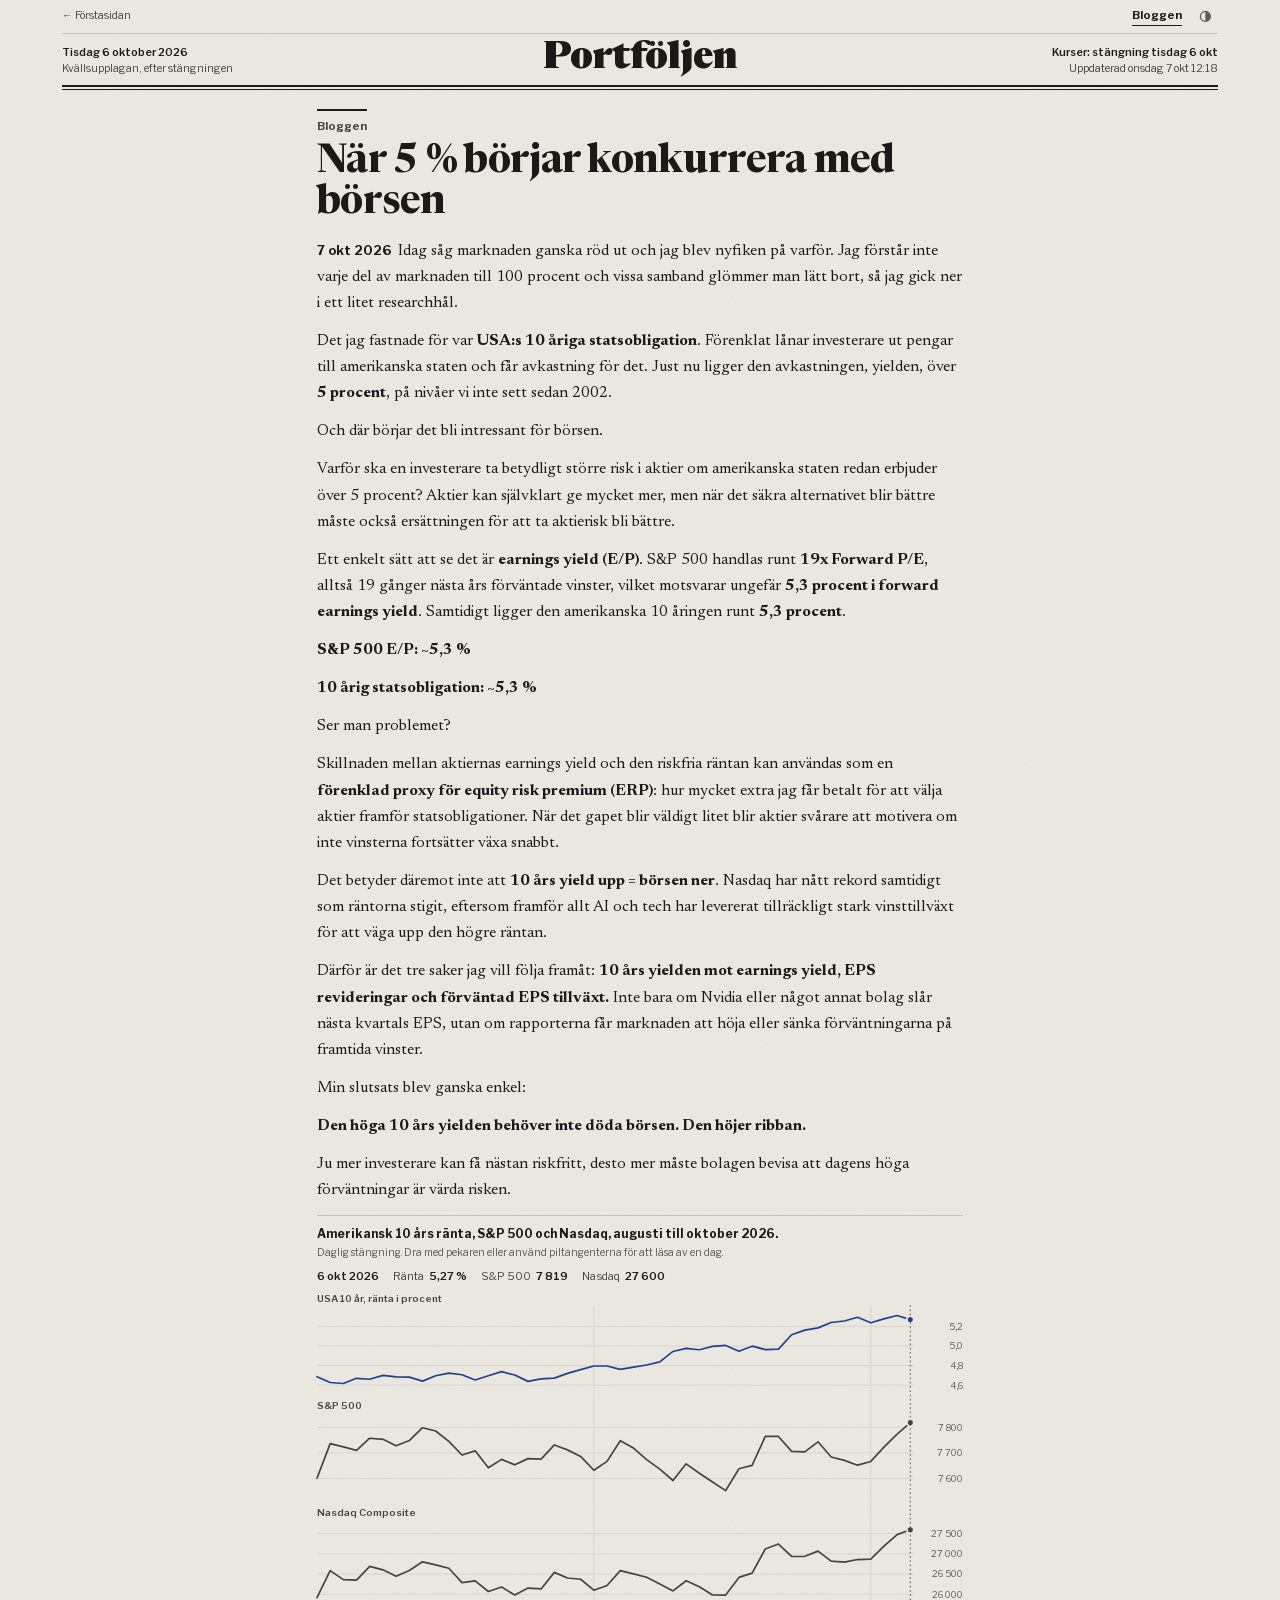
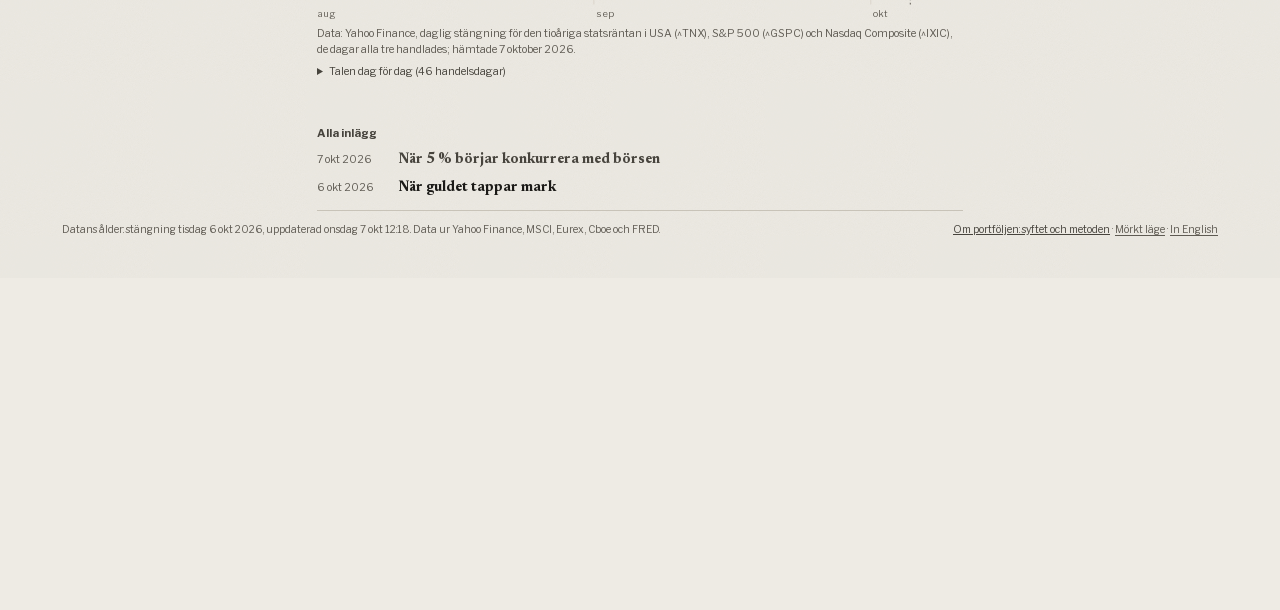
==== inlagg-nar-5-procent-konkurrerar-med-borsen.html @ 87b94c0c "Bloggen syns och går att hitta: egen sida per inlägg, ingen noindex, robots.txt och sitemap Bloggen " ====
<!doctype html>
<html lang="sv" data-upplaga="morgon" data-tema="ljus">
<head>
<meta charset="utf-8">
<meta http-equiv="Content-Security-Policy" content="default-src 'none'; script-src 'self' 'sha256-yNNZuoKzsgXsuVcPRx/MwLX3IZPMnF91Gwi0AlOd+pw='; style-src 'self' 'unsafe-inline'; font-src 'self'; img-src 'self' data:; base-uri 'none'; form-action 'none'; object-src 'none'">
<meta name="referrer" content="no-referrer">
<link rel="canonical" href="https://portfolj.nu/inlagg-nar-5-procent-konkurrerar-med-borsen.html">
<meta property="og:site_name" content="Portföljen">
<meta property="og:locale" content="sv_SE">
<meta property="og:type" content="article">
<meta property="og:url" content="https://portfolj.nu/inlagg-nar-5-procent-konkurrerar-med-borsen.html">
<meta property="og:title" content="När 5 % börjar konkurrera med börsen · Bloggen · Portföljen">
<meta property="og:description" content="Idag såg marknaden ganska röd ut och jag blev nyfiken på varför. Jag förstår inte varje del av marknaden till 100 procent och vissa samband glömmer man lätt …">
<meta property="article:published_time" content="2026-10-07">
<script type="application/ld+json">{"@context": "https://schema.org", "@type": "BlogPosting", "headline": "När 5 % börjar konkurrera med börsen", "description": "Idag såg marknaden ganska röd ut och jag blev nyfiken på varför. Jag förstår inte varje del av marknaden till 100 procent och vissa samband glömmer man lätt …", "inLanguage": "sv", "datePublished": "2026-10-07", "dateModified": "2026-10-07", "url": "https://portfolj.nu/inlagg-nar-5-procent-konkurrerar-med-borsen.html", "mainEntityOfPage": "https://portfolj.nu/inlagg-nar-5-procent-konkurrerar-med-borsen.html", "author": {"@type": "Organization", "name": "Portföljen", "url": "https://portfolj.nu/"}, "publisher": {"@type": "Organization", "name": "Portföljen", "url": "https://portfolj.nu/"}}</script>
<meta name="viewport" content="width=device-width, initial-scale=1">
<title>När 5 % börjar konkurrera med börsen · Bloggen · Portföljen</title>
<meta name="description" content="Idag såg marknaden ganska röd ut och jag blev nyfiken på varför. Jag förstår inte varje del av marknaden till 100 procent och vissa samband glömmer man lätt …">
<script>
/* Färgläget sätts före första målningen, så att mörkt läge inte blinkar vitt. Samma ordning som tidning.js.
   Sajten och konceptets publikläge: bara kvällsupplagan, ljust som förval, mörkt om ?tema=mork eller det sparade
   valet säger det. Konceptets egen vy: upplagan ur adressen, det sparade valet eller systemet, och ljuset följer den. */
(function () {
  var PUBLIK = true;  /* bygg-publik.py sätter true på sajten */
  var d = document.documentElement, q = null;
  try { q = new URLSearchParams(location.search); } catch (e) {}
  if (PUBLIK || (q && q.get('publik') === '1')) {
    var t = q && q.get('tema');
    if (t !== 'ljus' && t !== 'mork') { try { t = localStorage.getItem('portfoljen.v2.tema'); } catch (e) { t = null; } }
    d.setAttribute('data-upplaga', 'kvall');
    d.setAttribute('data-tema', t === 'mork' ? 'mork' : 'ljus');
    return;
  }
  var u = q && q.get('upplaga');
  if (u !== 'morgon' && u !== 'kvall') { try { u = localStorage.getItem('portfoljen.v2.upplaga'); } catch (e) { u = null; } }
  if (u !== 'morgon' && u !== 'kvall') { try { u = matchMedia('(prefers-color-scheme: dark)').matches ? 'kvall' : 'morgon'; } catch (e) { u = 'morgon'; } }
  d.setAttribute('data-upplaga', u);
  d.setAttribute('data-tema', u === 'kvall' ? 'mork' : 'ljus');
})();
</script>
<link rel="stylesheet" href="fonts/fonts.css">
<link rel="stylesheet" href="tidning.css">
<link rel="stylesheet" href="inlagg.css">
</head>
<body>
<div class="sheet">
  <div class="topbar"><span class="tag" id="tag"></span><div class="ctrls" id="ctrls"></div></div>
  <header class="masthead small" aria-label="Tidningshuvud">
    <div class="ear left" id="ear-left"></div>
    <p class="nameplate"><a href="index.html">Portföljen</a></p>
    <div class="ear right" id="ear-right"></div>
  </header>
  <div class="rules" aria-hidden="true"></div>
  <main id="inlaggen" data-id="nar-5-procent-konkurrerar-med-borsen" aria-label="Bloggen">
<article class="inlagg" id="nar-5-procent-konkurrerar-med-borsen" lang="sv">
<p class="inl-kick">Bloggen</p>
<h1>När 5 % börjar konkurrera med börsen</h1>
<div class="inl-text">
<p><b class="inl-datum"><time datetime="2026-10-07">7 okt 2026</time></b> Idag såg marknaden ganska röd ut och jag blev nyfiken på varför. Jag förstår inte varje del av marknaden till 100 procent och vissa samband glömmer man lätt bort, så jag gick ner i ett litet researchhål.</p>
<p>Det jag fastnade för var <strong>USA:s 10 åriga statsobligation</strong>. Förenklat lånar investerare ut pengar till amerikanska staten och får avkastning för det. Just nu ligger den avkastningen, yielden, över <strong>5 procent</strong>, på nivåer vi inte sett sedan 2002.</p>
<p>Och där börjar det bli intressant för börsen.</p>
<p>Varför ska en investerare ta betydligt större risk i aktier om amerikanska staten redan erbjuder över 5 procent? Aktier kan självklart ge mycket mer, men när det säkra alternativet blir bättre måste också ersättningen för att ta aktierisk bli bättre.</p>
<p>Ett enkelt sätt att se det är <strong>earnings yield (E/P)</strong>. S&amp;P 500 handlas runt <strong>19x Forward P/E</strong>, alltså 19 gånger nästa års förväntade vinster, vilket motsvarar ungefär <strong>5,3 procent i forward earnings yield</strong>. Samtidigt ligger den amerikanska 10 åringen runt <strong>5,3 procent</strong>.</p>
<p><strong>S&amp;P 500 E/P: ~5,3 %</strong></p>
<p><strong>10 årig statsobligation: ~5,3 %</strong></p>
<p>Ser man problemet?</p>
<p>Skillnaden mellan aktiernas earnings yield och den riskfria räntan kan användas som en <strong>förenklad proxy för equity risk premium (ERP)</strong>: hur mycket extra jag får betalt för att välja aktier framför statsobligationer. När det gapet blir väldigt litet blir aktier svårare att motivera om inte vinsterna fortsätter växa snabbt.</p>
<p>Det betyder däremot inte att <strong>10 års yield upp = börsen ner</strong>. Nasdaq har nått rekord samtidigt som räntorna stigit, eftersom framför allt AI och tech har levererat tillräckligt stark vinsttillväxt för att väga upp den högre räntan.</p>
<p>Därför är det tre saker jag vill följa framåt: <strong>10 års yielden mot earnings yield, EPS revideringar och förväntad EPS tillväxt.</strong> Inte bara om Nvidia eller något annat bolag slår nästa kvartals EPS, utan om rapporterna får marknaden att höja eller sänka förväntningarna på framtida vinster.</p>
<p>Min slutsats blev ganska enkel:</p>
<p><strong>Den höga 10 års yielden behöver inte döda börsen. Den höjer ribban.</strong></p>
<p>Ju mer investerare kan få nästan riskfritt, desto mer måste bolagen bevisa att dagens höga förväntningar är värda risken.</p>
</div>
</article>
</main>
  <footer class="foot" id="foot"></footer>
</div>
<script src="data.js"></script>
<script src="blogg.js"></script>
<script src="tidning.js"></script>
<script src="inlagg-data.js"></script>
<script src="inlagg.js"></script>
</body>
</html>
---- fonts/fonts.css ----
/* Libre Franklin och Newsreader, SIL Open Font License 1.1 (OFL-*.txt i den här mappen). Hämtade från Google Fonts 2026-10-07 och serverade härifrån. */
/* cyrillic-ext */
@font-face {
  font-family: 'Libre Franklin';
  font-style: normal;
  font-weight: 400;
  font-display: swap;
  src: url(e115aeedbaf3.woff2) format('woff2');
  unicode-range: U+0460-052F, U+1C80-1C8A, U+20B4, U+2DE0-2DFF, U+A640-A69F, U+FE2E-FE2F;
}
/* cyrillic */
@font-face {
  font-family: 'Libre Franklin';
  font-style: normal;
  font-weight: 400;
  font-display: swap;
  src: url(00a14b69e502.woff2) format('woff2');
  unicode-range: U+0301, U+0400-045F, U+0490-0491, U+04B0-04B1, U+2116;
}
/* vietnamese */
@font-face {
  font-family: 'Libre Franklin';
  font-style: normal;
  font-weight: 400;
  font-display: swap;
  src: url(d82ab5b18589.woff2) format('woff2');
  unicode-range: U+0102-0103, U+0110-0111, U+0128-0129, U+0168-0169, U+01A0-01A1, U+01AF-01B0, U+0300-0301, U+0303-0304, U+0308-0309, U+0323, U+0329, U+1EA0-1EF9, U+20AB;
}
/* latin-ext */
@font-face {
  font-family: 'Libre Franklin';
  font-style: normal;
  font-weight: 400;
  font-display: swap;
  src: url(3fa13b105a5e.woff2) format('woff2');
  unicode-range: U+0100-02BA, U+02BD-02C5, U+02C7-02CC, U+02CE-02D7, U+02DD-02FF, U+0304, U+0308, U+0329, U+1D00-1DBF, U+1E00-1E9F, U+1EF2-1EFF, U+2020, U+20A0-20AB, U+20AD-20C4, U+2113, U+2C60-2C7F, U+A720-A7FF;
}
/* latin */
@font-face {
  font-family: 'Libre Franklin';
  font-style: normal;
  font-weight: 400;
  font-display: swap;
  src: url(a582c3cf9b00.woff2) format('woff2');
  unicode-range: U+0000-00FF, U+0131, U+0152-0153, U+02BB-02BC, U+02C6, U+02DA, U+02DC, U+0304, U+0308, U+0329, U+2000-206F, U+20AC, U+2122, U+2191, U+2193, U+2212, U+2215, U+FEFF, U+FFFD;
}
/* cyrillic-ext */
@font-face {
  font-family: 'Libre Franklin';
  font-style: normal;
  font-weight: 500;
  font-display: swap;
  src: url(e115aeedbaf3.woff2) format('woff2');
  unicode-range: U+0460-052F, U+1C80-1C8A, U+20B4, U+2DE0-2DFF, U+A640-A69F, U+FE2E-FE2F;
}
/* cyrillic */
@font-face {
  font-family: 'Libre Franklin';
  font-style: normal;
  font-weight: 500;
  font-display: swap;
  src: url(00a14b69e502.woff2) format('woff2');
  unicode-range: U+0301, U+0400-045F, U+0490-0491, U+04B0-04B1, U+2116;
}
/* vietnamese */
@font-face {
  font-family: 'Libre Franklin';
  font-style: normal;
  font-weight: 500;
  font-display: swap;
  src: url(d82ab5b18589.woff2) format('woff2');
  unicode-range: U+0102-0103, U+0110-0111, U+0128-0129, U+0168-0169, U+01A0-01A1, U+01AF-01B0, U+0300-0301, U+0303-0304, U+0308-0309, U+0323, U+0329, U+1EA0-1EF9, U+20AB;
}
/* latin-ext */
@font-face {
  font-family: 'Libre Franklin';
  font-style: normal;
  font-weight: 500;
  font-display: swap;
  src: url(3fa13b105a5e.woff2) format('woff2');
  unicode-range: U+0100-02BA, U+02BD-02C5, U+02C7-02CC, U+02CE-02D7, U+02DD-02FF, U+0304, U+0308, U+0329, U+1D00-1DBF, U+1E00-1E9F, U+1EF2-1EFF, U+2020, U+20A0-20AB, U+20AD-20C4, U+2113, U+2C60-2C7F, U+A720-A7FF;
}
/* latin */
@font-face {
  font-family: 'Libre Franklin';
  font-style: normal;
  font-weight: 500;
  font-display: swap;
  src: url(a582c3cf9b00.woff2) format('woff2');
  unicode-range: U+0000-00FF, U+0131, U+0152-0153, U+02BB-02BC, U+02C6, U+02DA, U+02DC, U+0304, U+0308, U+0329, U+2000-206F, U+20AC, U+2122, U+2191, U+2193, U+2212, U+2215, U+FEFF, U+FFFD;
}
/* cyrillic-ext */
@font-face {
  font-family: 'Libre Franklin';
  font-style: normal;
  font-weight: 600;
  font-display: swap;
  src: url(e115aeedbaf3.woff2) format('woff2');
  unicode-range: U+0460-052F, U+1C80-1C8A, U+20B4, U+2DE0-2DFF, U+A640-A69F, U+FE2E-FE2F;
}
/* cyrillic */
@font-face {
  font-family: 'Libre Franklin';
  font-style: normal;
  font-weight: 600;
  font-display: swap;
  src: url(00a14b69e502.woff2) format('woff2');
  unicode-range: U+0301, U+0400-045F, U+0490-0491, U+04B0-04B1, U+2116;
}
/* vietnamese */
@font-face {
  font-family: 'Libre Franklin';
  font-style: normal;
  font-weight: 600;
  font-display: swap;
  src: url(d82ab5b18589.woff2) format('woff2');
  unicode-range: U+0102-0103, U+0110-0111, U+0128-0129, U+0168-0169, U+01A0-01A1, U+01AF-01B0, U+0300-0301, U+0303-0304, U+0308-0309, U+0323, U+0329, U+1EA0-1EF9, U+20AB;
}
/* latin-ext */
@font-face {
  font-family: 'Libre Franklin';
  font-style: normal;
  font-weight: 600;
  font-display: swap;
  src: url(3fa13b105a5e.woff2) format('woff2');
  unicode-range: U+0100-02BA, U+02BD-02C5, U+02C7-02CC, U+02CE-02D7, U+02DD-02FF, U+0304, U+0308, U+0329, U+1D00-1DBF, U+1E00-1E9F, U+1EF2-1EFF, U+2020, U+20A0-20AB, U+20AD-20C4, U+2113, U+2C60-2C7F, U+A720-A7FF;
}
/* latin */
@font-face {
  font-family: 'Libre Franklin';
  font-style: normal;
  font-weight: 600;
  font-display: swap;
  src: url(a582c3cf9b00.woff2) format('woff2');
  unicode-range: U+0000-00FF, U+0131, U+0152-0153, U+02BB-02BC, U+02C6, U+02DA, U+02DC, U+0304, U+0308, U+0329, U+2000-206F, U+20AC, U+2122, U+2191, U+2193, U+2212, U+2215, U+FEFF, U+FFFD;
}
/* cyrillic-ext */
@font-face {
  font-family: 'Libre Franklin';
  font-style: normal;
  font-weight: 700;
  font-display: swap;
  src: url(e115aeedbaf3.woff2) format('woff2');
  unicode-range: U+0460-052F, U+1C80-1C8A, U+20B4, U+2DE0-2DFF, U+A640-A69F, U+FE2E-FE2F;
}
/* cyrillic */
@font-face {
  font-family: 'Libre Franklin';
  font-style: normal;
  font-weight: 700;
  font-display: swap;
  src: url(00a14b69e502.woff2) format('woff2');
  unicode-range: U+0301, U+0400-045F, U+0490-0491, U+04B0-04B1, U+2116;
}
/* vietnamese */
@font-face {
  font-family: 'Libre Franklin';
  font-style: normal;
  font-weight: 700;
  font-display: swap;
  src: url(d82ab5b18589.woff2) format('woff2');
  unicode-range: U+0102-0103, U+0110-0111, U+0128-0129, U+0168-0169, U+01A0-01A1, U+01AF-01B0, U+0300-0301, U+0303-0304, U+0308-0309, U+0323, U+0329, U+1EA0-1EF9, U+20AB;
}
/* latin-ext */
@font-face {
  font-family: 'Libre Franklin';
  font-style: normal;
  font-weight: 700;
  font-display: swap;
  src: url(3fa13b105a5e.woff2) format('woff2');
  unicode-range: U+0100-02BA, U+02BD-02C5, U+02C7-02CC, U+02CE-02D7, U+02DD-02FF, U+0304, U+0308, U+0329, U+1D00-1DBF, U+1E00-1E9F, U+1EF2-1EFF, U+2020, U+20A0-20AB, U+20AD-20C4, U+2113, U+2C60-2C7F, U+A720-A7FF;
}
/* latin */
@font-face {
  font-family: 'Libre Franklin';
  font-style: normal;
  font-weight: 700;
  font-display: swap;
  src: url(a582c3cf9b00.woff2) format('woff2');
  unicode-range: U+0000-00FF, U+0131, U+0152-0153, U+02BB-02BC, U+02C6, U+02DA, U+02DC, U+0304, U+0308, U+0329, U+2000-206F, U+20AC, U+2122, U+2191, U+2193, U+2212, U+2215, U+FEFF, U+FFFD;
}
/* vietnamese */
@font-face {
  font-family: 'Newsreader';
  font-style: italic;
  font-weight: 300 800;
  font-display: swap;
  src: url(e2a654aa34dd.woff2) format('woff2');
  unicode-range: U+0102-0103, U+0110-0111, U+0128-0129, U+0168-0169, U+01A0-01A1, U+01AF-01B0, U+0300-0301, U+0303-0304, U+0308-0309, U+0323, U+0329, U+1EA0-1EF9, U+20AB;
}
/* latin-ext */
@font-face {
  font-family: 'Newsreader';
  font-style: italic;
  font-weight: 300 800;
  font-display: swap;
  src: url(0ea71c377afc.woff2) format('woff2');
  unicode-range: U+0100-02BA, U+02BD-02C5, U+02C7-02CC, U+02CE-02D7, U+02DD-02FF, U+0304, U+0308, U+0329, U+1D00-1DBF, U+1E00-1E9F, U+1EF2-1EFF, U+2020, U+20A0-20AB, U+20AD-20C4, U+2113, U+2C60-2C7F, U+A720-A7FF;
}
/* latin */
@font-face {
  font-family: 'Newsreader';
  font-style: italic;
  font-weight: 300 800;
  font-display: swap;
  src: url(c6ccfc698521.woff2) format('woff2');
  unicode-range: U+0000-00FF, U+0131, U+0152-0153, U+02BB-02BC, U+02C6, U+02DA, U+02DC, U+0304, U+0308, U+0329, U+2000-206F, U+20AC, U+2122, U+2191, U+2193, U+2212, U+2215, U+FEFF, U+FFFD;
}
/* vietnamese */
@font-face {
  font-family: 'Newsreader';
  font-style: normal;
  font-weight: 300 800;
  font-display: swap;
  src: url(2879c96c20cb.woff2) format('woff2');
  unicode-range: U+0102-0103, U+0110-0111, U+0128-0129, U+0168-0169, U+01A0-01A1, U+01AF-01B0, U+0300-0301, U+0303-0304, U+0308-0309, U+0323, U+0329, U+1EA0-1EF9, U+20AB;
}
/* latin-ext */
@font-face {
  font-family: 'Newsreader';
  font-style: normal;
  font-weight: 300 800;
  font-display: swap;
  src: url(997f74927d15.woff2) format('woff2');
  unicode-range: U+0100-02BA, U+02BD-02C5, U+02C7-02CC, U+02CE-02D7, U+02DD-02FF, U+0304, U+0308, U+0329, U+1D00-1DBF, U+1E00-1E9F, U+1EF2-1EFF, U+2020, U+20A0-20AB, U+20AD-20C4, U+2113, U+2C60-2C7F, U+A720-A7FF;
}
/* latin */
@font-face {
  font-family: 'Newsreader';
  font-style: normal;
  font-weight: 300 800;
  font-display: swap;
  src: url(4aa9bb70e8a9.woff2) format('woff2');
  unicode-range: U+0000-00FF, U+0131, U+0152-0153, U+02BB-02BC, U+02C6, U+02DA, U+02DC, U+0304, U+0308, U+0329, U+2000-206F, U+20AC, U+2122, U+2191, U+2193, U+2212, U+2215, U+FEFF, U+FFFD;
}
---- tidning.css ----
/* Portföljen v2: tidningen i två färglägen (data-tema på html).
   Ljust är papper, mörkt är natttryck. Samma raster, samma typsnitt och samma data; bara ljuset byts. Sajten har
   ljust som förval och mörkt bakom växeln Ljust/Mörkt (2026-10-05); konceptet byter ljus med upplagan.
   Färgerna i graferna har en uppgift var: röd = nivåerna, blå = målet, magenta = optionerna,
   grön och röd ljus = upp och ned (ihåliga och fyllda, så att formen bär skillnaden även utan färgseende).
   Paletterna är prövade med dataviz-skillens validator (alla par, ljus och mörk yta). */
:root{
  --serif:"Newsreader","Iowan Old Style",Georgia,serif;
  --sans:"Libre Franklin","Franklin Gothic Medium","Helvetica Neue",Arial,sans-serif;
  --gut:32px;--pad:40px;
  /* rastret (2026-10-06): varje flerspaltig del står på 12 lika kolumner utan mellanrum, så att alla lodräta linjer
     hamnar på samma tolftedelar av sidan; luften ligger som utfyllnad, lika mycket på båda sidor om varje linje */
  --luft:16px;
}
html[data-tema="ljus"]{
  color-scheme:light;
  --paper:#EEEBE4;--box:#E5E1D7;--ink:#1B1A17;--ink-2:#47443D;--ink-3:#5F5B53;
  --hair:#C8C3B8;--rule:#8C877C;--grid:#D8D3C8;
  --pos:#1A6A3B;--neg:#A3231D;
  --c-up:#1F7A45;--c-down:#A3231D;--c-regel:#A3231D;--c-mal:#2457C5;--c-opt:#A23A8F;--c-accent:#23408E;
  --c-sma52:#5E5A52;--c-sma252:#A9A397;--c-kanal:rgba(27,26,23,.065);--c-kanalkant:rgba(27,26,23,.34);
  --c-zon:rgba(27,26,23,.04);--c-wash:rgba(35,64,142,.11);--c-wash-neg:rgba(163,35,29,.10);
  --c-opt-ut:rgba(162,58,143,.10);--c-opt-in:rgba(162,58,143,.24);
  --grain:url("data:image/svg+xml;utf8,<svg xmlns='http://www.w3.org/2000/svg' width='180' height='180'><filter id='n'><feTurbulence type='fractalNoise' baseFrequency='.85' numOctaves='3' stitchTiles='stitch'/><feColorMatrix values='0 0 0 0 .10  0 0 0 0 .09  0 0 0 0 .07  0 0 0 .055 0'/></filter><rect width='100%25' height='100%25' filter='url(%23n)'/></svg>");
}
html[data-tema="mork"]{
  color-scheme:dark;
  --paper:#131A21;--box:#1A222B;--ink:#ECE7DE;--ink-2:#C4BEB3;--ink-3:#9C978E;
  --hair:#2A343E;--rule:#5A6570;--grid:#222C36;
  --pos:#6CCB8F;--neg:#F07167;
  --c-up:#3FA968;--c-down:#E8603C;--c-regel:#E8603C;--c-mal:#5B8DEF;--c-opt:#C964B4;--c-accent:#9DB4FF;
  --c-sma52:#BDB7AC;--c-sma252:#6F7A85;--c-kanal:rgba(236,231,222,.055);--c-kanalkant:rgba(236,231,222,.30);
  --c-zon:rgba(236,231,222,.035);--c-wash:rgba(157,180,255,.13);--c-wash-neg:rgba(240,113,103,.12);
  --c-opt-ut:rgba(201,100,180,.12);--c-opt-in:rgba(201,100,180,.28);
  --grain:url("data:image/svg+xml;utf8,<svg xmlns='http://www.w3.org/2000/svg' width='180' height='180'><filter id='n'><feTurbulence type='fractalNoise' baseFrequency='.9' numOctaves='3' stitchTiles='stitch'/><feColorMatrix values='0 0 0 0 .93  0 0 0 0 .91  0 0 0 0 .87  0 0 0 .035 0'/></filter><rect width='100%25' height='100%25' filter='url(%23n)'/></svg>");
}
*{box-sizing:border-box}
/* webbläsaren ger figure 1em marginal över och under (17 px); sidan satte bara sidomarginalerna till noll, så graferna
   fick 17 px luft som ingen hade valt: under huvud- och högerspalten och runt positionens graf (mätt 2026-10-06) */
figure{margin:0}
html{-webkit-text-size-adjust:100%;background:var(--paper)}
body{margin:0;color:var(--ink);background-color:var(--paper);background-image:var(--grain);
  font-family:var(--serif);font-optical-sizing:auto;font-size:17px;line-height:1.55;
  text-rendering:optimizeLegibility;font-kerning:normal;transition:background-color .35s ease,color .35s ease}
a{color:inherit}
:focus-visible{outline:2px solid var(--ink);outline-offset:3px}
.num{font-variant-numeric:tabular-nums lining-nums}
.sheet{max-width:1440px;margin:0 auto;padding:0 var(--pad) 48px}
.pos{color:var(--pos)} .neg{color:var(--neg)} .flat{color:var(--ink-2)}
.hans{font-style:italic}
.muted{color:var(--ink-3)}
.sans{font-family:var(--sans)}

/* ---------- toppraden: upplaga, språk, publik ---------- */
.topbar{display:flex;align-items:center;gap:16px;min-height:40px;border-bottom:1px solid var(--hair);font-family:var(--sans);font-size:12.5px;color:var(--ink-2)}
.topbar .tag{margin-right:auto;min-width:0}
.topbar .tag a{text-decoration:none}
.topbar .tag a:hover{text-decoration:underline}
.ctrls{display:flex;align-items:center;gap:12px;flex-wrap:wrap;justify-content:flex-end}
.seg{display:inline-flex;border:1px solid var(--rule);border-radius:3px;overflow:hidden}
.seg button,.solo{all:unset;box-sizing:border-box;cursor:pointer;font-family:var(--sans);font-size:12px;font-weight:600;line-height:1;padding:6px 10px;color:var(--ink-2);white-space:nowrap}
.seg button+button{border-left:1px solid var(--rule)}
.seg button[aria-pressed="true"]{background:var(--ink);color:var(--paper)}
.seg button:hover:not([aria-pressed="true"]),.solo:hover{color:var(--ink);background:var(--box)}
.seg button:focus-visible,.solo:focus-visible{outline:2px solid var(--ink);outline-offset:2px}
.solo{border:1px solid var(--rule);border-radius:3px;display:inline-flex;align-items:center;gap:7px}
.solo i{width:9px;height:9px;border-radius:50%;border:1.5px solid currentColor}
.solo[aria-pressed="true"]{background:var(--ink);color:var(--paper)}
.solo[aria-pressed="true"] i{background:currentColor}

/* ---------- tidningshuvudet ---------- */
.masthead{display:grid;grid-template-columns:1fr auto 1fr;align-items:end;gap:var(--gut);padding:14px 0 6px}
.ear{font-family:var(--sans);font-size:12.5px;line-height:1.5;color:var(--ink-2)}
.ear.right{text-align:right}
.ear strong{color:var(--ink);font-weight:600}
.nameplate{font-family:var(--serif);font-weight:800;font-size:64px;line-height:.92;letter-spacing:-.025em;margin:0;font-variation-settings:"opsz" 72;text-align:center}
.nameplate a{text-decoration:none}
.rules{border-top:3px solid var(--ink);border-bottom:1px solid var(--ink);height:6px;margin-top:4px}

/* ---------- remsan ---------- */
.strip{display:grid;grid-template-columns:repeat(6,minmax(0,1fr));border-bottom:1px solid var(--ink)}
.cell{padding:7px var(--luft) 8px;border-left:1px solid var(--hair);min-width:0}
.cell:first-child{border-left:0;padding-left:0}
.cell:last-child{padding-right:0}
.cell .lab{font-family:var(--sans);font-size:12px;color:var(--ink-3);display:block}
.cell .val{font-family:var(--serif);font-size:23px;font-weight:600;line-height:1.15;display:block;letter-spacing:-.005em}
.cell:first-child .val{font-size:29px;line-height:1.05}
.cell .sub{font-family:var(--sans);font-size:11.5px;color:var(--ink-3);display:block;margin-top:1px}

/* ---------- förstasidan: huvudspalt och högerspalt ---------- */
.front{display:grid;grid-template-columns:repeat(12,minmax(0,1fr));border-bottom:1px solid var(--ink)}
.lead{grid-column:1 / span 8;min-width:0;padding:14px var(--luft) 0 0}
.rail{grid-column:9 / span 4;min-width:0;border-left:1px solid var(--hair);padding:14px 0 0 var(--luft)}
.lead h1{font-family:var(--serif);font-weight:700;font-size:44px;line-height:1.04;letter-spacing:-.018em;margin:0 0 12px;font-variation-settings:"opsz" 72;text-wrap:balance}
.lede{font-size:19px;line-height:1.52;margin:0;max-width:68ch;font-variation-settings:"opsz" 14;text-wrap:pretty}
.byline{font-family:var(--sans);font-size:12px;color:var(--ink-3);margin-top:9px}
.graphic{border-top:1px solid var(--hair);margin-top:14px;padding:10px 0 12px}
.ghead{display:flex;justify-content:space-between;align-items:baseline;gap:6px 16px;flex-wrap:wrap}
.ghead h2{font-family:var(--sans);font-weight:600;font-size:14px;margin:0}
.gsub{font-family:var(--sans);font-size:12px;color:var(--ink-3);margin:2px 0 4px}
.rail .graphic:first-child{border-top:0;margin-top:0;padding-top:0}
/* högerspalten slutar på samma linje som huvudspalten: mätaren står överst, staplarna står mot spaltens fot och luften
   hamnar mellan dem (förut 117–182 px tomt under staplarna, mätt 2026-10-06); minst 14 px mellan modulerna */
.rail{display:flex;flex-direction:column}
.rail .graphic:first-child{margin-bottom:14px}
.rail .graphic + .graphic{margin-top:auto}
/* 2026-10-07, ägarens ord: "webbsidan känns lite inzoomad, kan vi zooma ut typ 10-15%", så att första skärmen når ned
   till Talen bakom kurvan och linjen under raden. I Chrome 1512 × 771 stod linjen 891 px ned; 0,85 lägger den på 757.
   Bara breda skärmar: surfplatta och mobil behåller storleken. Muspositionerna räknas som andelar av getBoundingClientRect
   och följer med zoomen; räkneverket i wow.js delar med currentCSSZoom. Luften i högerspalten (104 px under mätarens
   förklaring, skärmbilden 13:38; delad lika syntes den fortfarande 13:56) fylls av mätaren och staplarna: mätarens
   yta växer med spaltens lediga höjd och ritningen (264 × 180 enheter, cx och cy oförändrade för wow.js) skalas upp
   högst 1,2 gånger, eftersom linjer och text växer med ritningen (1,5 gånger såg klumpig ut), och staplarnas rader
   får 13 px emellan. Det som blir över står jämnt över och under mätaren; höjden följer dagens rubrik och ingress. */
@media (min-width:1181px){
  html{zoom:.85}
  .rail .graphic:first-child{flex:1 0 auto;display:flex;flex-direction:column}
  .rail .graphic:first-child .chartwrap{flex:1 1 auto;min-height:180px}
  .rail .graphic:first-child .chartwrap svg{position:absolute;inset:0;margin:auto;width:100%;height:100%;max-width:317px;max-height:216px}
  .rail .bars{gap:13px}
}
.chartwrap{position:relative}
.chartwrap svg{display:block;width:100%;overflow:visible}
.chartwrap:focus-within{outline:2px solid var(--ink);outline-offset:4px}
.keys{display:flex;flex-wrap:wrap;gap:4px 16px;font-family:var(--sans);font-size:12px;color:var(--ink-2);margin:4px 0 0}
.keys span{display:inline-flex;align-items:center;gap:6px;white-space:nowrap}
.keys b{font-family:var(--serif);font-weight:600;font-size:14px;color:var(--ink);font-variant-numeric:tabular-nums}
.gauge-note{font-family:var(--sans);font-size:12px;color:var(--ink-3);margin:6px 0 0;line-height:1.45}

/* staplarna per position */
.bars{display:grid;gap:6px;margin-top:8px}
.barrow{display:grid;grid-template-columns:7.6em minmax(0,1fr) 5.6em;align-items:center;gap:10px;font-family:var(--sans);font-size:13px}
.barrow .v{text-align:right;font-family:var(--serif);font-weight:600;font-size:15px;font-variant-numeric:tabular-nums;white-space:nowrap}
.barrow svg{display:block;width:100%;height:14px;overflow:visible}

/* ---------- puffar ---------- */
.desk{display:grid;grid-template-columns:repeat(5,minmax(0,1fr));border-bottom:1px solid var(--ink)}
.story{position:relative;padding:12px var(--luft) 12px;border-left:1px solid var(--hair);min-width:0}
.story:first-child{border-left:0;padding-left:0}
.story:last-child{padding-right:0}
/* puffens sex delar (namn, innehav, rubrik med text, graf, fot, fakta) står på samma rader i alla puffar i en rad:
   rubrikerna börjar på samma linje och graferna och fötterna står på samma linje, hur lång texten än är */
@supports (grid-template-rows:subgrid){
  .story{display:grid;grid-row:span 6;grid-template-rows:subgrid;row-gap:0}
}
.kicker{font-family:var(--sans);font-size:12.5px;font-weight:600;margin:0}
.held{font-family:var(--sans);font-size:11.5px;color:var(--ink-3);margin:1px 0 6px;line-height:1.35}
.story h3{font-family:var(--serif);font-weight:700;font-size:21px;line-height:1.12;margin:0 0 6px;letter-spacing:-.008em;font-variation-settings:"opsz" 36;text-wrap:balance}
.story h3 a{text-decoration:none}
.story h3 a::after{content:"";position:absolute;inset:0}
.story:hover h3 a{text-decoration:underline;text-decoration-thickness:1px;text-underline-offset:3px}
.quote{font-style:italic;font-size:15px;line-height:1.38;color:var(--ink-2);margin:0 0 6px;display:-webkit-box;-webkit-line-clamp:2;-webkit-box-orient:vertical;overflow:hidden}
.spark{display:block;width:100%;height:32px}
.st{white-space:nowrap;font-family:var(--sans);font-size:12px}
.st .sym{font-size:10.5px;margin-right:4px;position:relative;top:-1px}
.st.ok .sym{color:var(--pos)} .st.bad .sym{color:var(--neg)}
.storyfoot{display:flex;justify-content:space-between;gap:8px;font-family:var(--sans);font-size:11.5px;color:var(--ink-3);margin-top:4px}
.facts{display:none;grid-template-columns:5em 1fr;gap:3px 8px;margin:8px 0 0;font-size:14.5px;line-height:1.35}
.facts dt{font-family:var(--sans);font-size:11.5px;color:var(--ink-3);padding-top:2px}
.facts dd{margin:0;min-width:0}
.sub2{color:var(--ink-3);font-size:12.5px;font-family:var(--sans)}

/* ---------- i korthet, kalendern, marknaderna ---------- */
/* huvudspalt och sidospalt som förstasidan ovanför (8 + 4): I korthet och Kalendern under varandra till vänster,
   Marknaderna till höger, och linjen mellan dem står i samma lodlinje som högerspaltens. Förut tre spalter där
   I korthet slutade 216 px före raden (mätt 2026-10-06); mätt med dagens innehåll slutar spalterna nu
   inom 14 px från varandra, och högst 48 px isär med en kalenderrad mer eller mindre. Samma rubriknivå i alla tre. */
.lower{display:grid;grid-template-columns:repeat(12,minmax(0,1fr));grid-template-rows:auto 1fr;border-bottom:1px solid var(--ink)}
.lower > section{min-width:0;padding:12px var(--luft) 14px}
.lower > .brief{grid-column:1 / span 8;grid-row:1;padding-left:0;padding-bottom:0}
.lower > .calendar{grid-column:1 / span 8;grid-row:2;padding-left:0;padding-top:20px}
.lower > .markets{grid-column:9 / span 4;grid-row:1 / span 2;border-left:1px solid var(--hair);padding-right:0}
.brief .lines{columns:2;column-gap:var(--gut)}
.brief .lines p{break-inside:avoid}
.lower .markets table.t td{padding:6px 0}
/* listornas sista rad har redan 6 px luft under sig; sektionens egen utfyllnad gav 26 px till linjen mot 15–16 px i
   remsan, förstasidan och puffarna (optiskt mätt 2026-10-06) */
.lower > .calendar,.lower > .markets{padding-bottom:4px}
.lower h2{font-family:var(--serif);font-weight:700;font-size:22px;margin:0 0 8px;font-variation-settings:"opsz" 36}
.brief .lines p{margin:0 0 6px;font-size:17px;line-height:1.5}
.brief .lines p:last-child{margin-bottom:0}
.callist{list-style:none;margin:0;padding:0}
.callist li{display:grid;grid-template-columns:4.4em 1fr;gap:10px;border-bottom:1px solid var(--hair);padding:6px 0;font-size:15px;line-height:1.4}
/* listans sista rad har ingen egen linje: sektionens linje en bit under blev annars en dubbellinje */
.callist li:last-child,.lower table.t tr:last-child td{border-bottom:0}
.callist time{font-variant-numeric:tabular-nums lining-nums;font-weight:700}
table.t{width:100%;border-collapse:collapse;font-size:14.5px;font-variant-numeric:tabular-nums lining-nums}
table.t th{font-family:var(--sans);font-weight:600;font-size:11.5px;color:var(--ink-3);text-align:right;border-bottom:1px solid var(--ink);padding:3px 0 4px}
table.t th:first-child,table.t td:first-child{text-align:left}
table.t td{border-bottom:1px solid var(--hair);padding:4px 0;text-align:right}
table.t td+td,table.t th+th{padding-left:10px}

/* ---------- börslistan ---------- */
.listwrap{border-bottom:3px solid var(--ink);padding-bottom:8px}
.listhead{display:flex;justify-content:space-between;align-items:baseline;gap:8px 24px;padding:9px 0 2px}
.listhead h2{font-family:var(--serif);font-size:22px;font-weight:700;margin:0;font-variation-settings:"opsz" 36}
.listhead p{font-family:var(--sans);font-size:11.5px;color:var(--ink-3);margin:0;text-align:right;max-width:110ch}
table.list{width:100%;border-collapse:collapse;font-size:14.5px;line-height:1.25}
table.list th{font-family:var(--sans);font-weight:600;font-size:11.5px;color:var(--ink-3);text-align:right;padding:5px 0 5px 10px;border-bottom:1px solid var(--ink);vertical-align:bottom;white-space:nowrap}
table.list td{padding:5px 0 5px 10px;border-bottom:1px solid var(--hair);text-align:right;vertical-align:top;font-variant-numeric:tabular-nums lining-nums;white-space:nowrap}
table.list tr:last-child td{border-bottom:0}
table.list th:first-child,table.list td:first-child{text-align:left;padding-left:0}
table.list .l{text-align:left}
table.list .s{display:block;font-family:var(--sans);font-size:11px;color:var(--ink-3);line-height:1.3;margin-top:1px}
table.list td.wrap{white-space:normal;max-width:16em}
table.list .nm{font-weight:600}
table.list .nm a{text-decoration:none}
table.list .nm a:hover{text-decoration:underline}

/* ---------- sidfot ---------- */
.foot{display:flex;flex-wrap:wrap;justify-content:space-between;gap:8px 24px;padding:12px 0 0;font-family:var(--sans);font-size:12px;color:var(--ink-3)}
.foot a{color:var(--ink-2)}

/* ---------- verktygstips ---------- */
.tip{position:absolute;pointer-events:none;background:var(--paper);border:1px solid var(--ink);padding:7px 10px;font-family:var(--sans);font-size:12px;line-height:1.5;color:var(--ink-2);white-space:nowrap;opacity:0;transition:opacity .12s;z-index:5;box-shadow:2px 2px 0 var(--c-kanal)}
.tip.on{opacity:1}
.tip .d{color:var(--ink);font-weight:600;margin-bottom:2px}
.tip b{font-family:var(--serif);font-size:14px;font-weight:600;color:var(--ink);font-variant-numeric:tabular-nums}
.tip .k{display:inline-block;width:12px;height:0;border-top:2px solid;vertical-align:middle;margin-right:6px}
details.numbers{margin-top:8px;font-family:var(--sans);font-size:12.5px}
details.numbers summary{cursor:pointer;color:var(--ink-2)}
details.numbers table{margin-top:8px;max-width:760px}

/* ---------- positionssidan ---------- */
.posnav{display:flex;gap:0;border-bottom:1px solid var(--ink);overflow-x:auto;scrollbar-width:none}
.posnav::-webkit-scrollbar{display:none}
.posnav a{display:flex;flex-direction:column;gap:1px;padding:9px 0 8px;margin-right:36px;text-decoration:none;font-family:var(--sans);font-size:12px;color:var(--ink-3);border-bottom:3px solid transparent;white-space:nowrap}
.posnav a:last-child{margin-right:0}
.posnav a b{font-family:var(--serif);font-size:17px;font-weight:600;color:var(--ink-2)}
.posnav a[aria-current="page"]{border-bottom-color:var(--ink)}
.posnav a[aria-current="page"] b{color:var(--ink)}
.posnav a:hover b{color:var(--ink)}
.article{display:grid;grid-template-columns:repeat(12,minmax(0,1fr))}
.ahead{grid-column:1 / span 9;padding:18px 0 10px;min-width:0}
.ahead .kick{font-family:var(--sans);font-size:13px;font-weight:600;margin:0 0 6px}
.ahead .kick span{font-weight:400;color:var(--ink-3)}
.ahead h1{font-family:var(--serif);font-weight:700;font-size:46px;line-height:1.04;letter-spacing:-.018em;margin:0 0 10px;font-variation-settings:"opsz" 72;text-wrap:balance}
.dek{font-size:20px;line-height:1.5;margin:0;color:var(--ink-2);max-width:66ch}
/* siffrorna slutar i sektionslinjen (svart) i stället för en egen tunn linje 11 px ovanför den */
.figs{grid-column:1 / -1;display:grid;grid-template-columns:repeat(6,minmax(0,1fr));border-top:1px solid var(--hair);border-bottom:1px solid var(--ink);margin-top:6px}
.figs > div{padding:7px var(--luft) 8px;border-left:1px solid var(--hair);min-width:0}
.figs > div:first-child{border-left:0;padding-left:0}
.figs > div:last-child{padding-right:0}
.figs .lab{font-family:var(--sans);font-size:12px;color:var(--ink-3);display:block}
.figs .val{font-size:21px;font-weight:600;line-height:1.2;display:block}
.figs .sub{font-family:var(--sans);font-size:11.5px;color:var(--ink-3);display:block}
.bigchart{grid-column:1 / -1;padding:12px 0 6px}
.legend{display:flex;flex-wrap:wrap;gap:6px 18px;font-family:var(--sans);font-size:12px;color:var(--ink-2);margin:0 0 6px}
.legend span{display:inline-flex;align-items:center;gap:6px;white-space:nowrap}
.legend svg{flex:none;overflow:visible}
.caption{font-size:15.5px;line-height:1.5;color:var(--ink-2);margin:8px 0 0;max-width:100ch}
.caption b{color:var(--ink)}
.twocol{grid-column:1 / -1;display:grid;grid-template-columns:repeat(12,minmax(0,1fr));padding-top:14px}
.yours{grid-column:1 / span 6;min-width:0;padding-right:var(--luft)}
.check{grid-column:7 / span 6;border-left:1px solid var(--hair);padding-left:var(--luft);min-width:0}
.yours h2,.check h2,.plan h2,.optbox h2{font-family:var(--sans);font-size:13px;font-weight:700;margin:0 0 9px}
.yours dl{margin:0;display:grid;grid-template-columns:9em 1fr;gap:7px 12px}
.yours dt{font-family:var(--sans);font-size:12px;color:var(--ink-3);padding-top:3px}
.yours dd{margin:0;font-style:italic;font-size:16px;line-height:1.42}
.yours dd .plain{font-style:normal}
.yours dd .empty{font-style:normal;color:var(--ink-3)}
.check ol{list-style:none;margin:0;padding:0;display:grid;gap:10px}
.check li{display:grid;grid-template-columns:8.8em 1fr;gap:12px;font-size:15.5px;line-height:1.45}
.verdict{font-family:var(--sans);font-size:12px;font-weight:700;padding-top:3px}
.verdict.ok{color:var(--pos)} .verdict.na{color:var(--ink-3)} .verdict.bad{color:var(--neg)}
.check q{font-style:italic;quotes:"”" "”"}
.lowerpos{grid-column:1 / -1;display:grid;grid-template-columns:repeat(12,minmax(0,1fr));border-top:1px solid var(--ink);margin-top:18px;border-bottom:3px solid var(--ink)}
.plan{grid-column:1 / span 6;min-width:0;padding:14px var(--luft) 16px 0}
.plan-body > div{border-bottom:1px solid var(--hair);padding:7px 0}
.plan-body > div:first-child{border-top:1px solid var(--hair)}
/* den sista rutans tunna linje stod 17 px ovanför den tjocka slutlinjen, som en dubbellinje */
.plan-body > div:last-child{border-bottom:0;padding-bottom:0}
.plan b{display:block;font-family:var(--sans);font-size:12px;color:var(--ink-3);font-weight:600}
.plan p{margin:2px 0 0;font-style:italic;font-size:17px;line-height:1.45}
.plan p.empty{font-style:normal;color:var(--ink-3)}
.optbox{grid-column:7 / span 6;border-left:1px solid var(--hair);padding:14px 0 16px var(--luft);min-width:0}
.optbox p{margin:0 0 8px;font-size:16px;line-height:1.5}
.marks{display:flex;flex-wrap:wrap;gap:6px;margin:2px 0 10px}
.mark{font-family:var(--sans);font-size:11.5px;font-weight:600;border:1px solid var(--rule);border-radius:3px;padding:2px 7px;color:var(--ink-2)}
.mark.warn{border-color:var(--neg);color:var(--neg)}

/* ---------- metodsidan ---------- */
.mhead{padding:22px 0 12px;border-bottom:1px solid var(--ink)}
.mhead h1{font-family:var(--serif);font-weight:700;font-size:48px;line-height:1.04;letter-spacing:-.018em;margin:0 0 10px;font-variation-settings:"opsz" 72}
.mhead p{font-size:20px;line-height:1.5;margin:0;max-width:64ch;color:var(--ink-2)}
/* texten står i kolumn 4–9: mitt under namnskylten och under Om-kolumnernas två mittersta; innehållet i kolumn 1–3 */
.mbody{display:grid;grid-template-columns:repeat(12,minmax(0,1fr));padding-top:6px}
.toc{grid-column:1 / span 3;position:sticky;top:12px;align-self:start;font-family:var(--sans);font-size:13px;padding-top:21px}
/* padding-top 21 (förut 16): innehållets första rad står på samma baslinje som första avsnittets rubrik (mätt 5 px isär) */
.mbody > #metod{grid-column:4 / span 6;padding:0 var(--luft);min-width:0}
.toc ol{list-style:none;margin:0;padding:0;display:grid;gap:7px}
.toc a{text-decoration:none;color:var(--ink-2)}
.toc a:hover{color:var(--ink);text-decoration:underline}
.msec{border-bottom:1px solid var(--hair);padding:16px 0 18px}
.msec h2{font-family:var(--serif);font-weight:700;font-size:26px;line-height:1.15;margin:0 0 8px;font-variation-settings:"opsz" 48}
.msec p{margin:0 0 10px;font-size:17.5px;line-height:1.58}
.msec ul{margin:0 0 10px;padding-left:1.1em}
.msec li{margin:0 0 6px;font-size:17px;line-height:1.5}
.msec table.t{margin:6px 0 12px;font-size:15px}
.msec .src{font-family:var(--sans);font-size:12.5px;color:var(--ink-3)}
.msec code{font-family:var(--sans);font-size:14px;background:var(--box);padding:0 4px;border-radius:2px}
/* sista stycket behåller inte sin marginal: 35 px luft ovanför avsnittslinjen mot 17 px under den blev 25 mot 17 */
.msec > :last-child,.msec > ul:last-child > li:last-child{margin-bottom:0}

/* ---------- rörelse: rubriken trycks och kurvan ritas, en gång ---------- */
@media (prefers-reduced-motion:no-preference){
  .lead h1,.lede,.ahead h1{animation:ink .7s ease-out both}
  .lede{animation-delay:.12s}
  @keyframes ink{from{opacity:0;filter:blur(1.5px)}to{opacity:1;filter:none}}
  .draw{stroke-dasharray:var(--len);stroke-dashoffset:var(--len);animation:draw 1s .2s ease-out forwards}
  @keyframes draw{to{stroke-dashoffset:0}}
}
@media (prefers-reduced-motion:reduce){body{transition:none}}

/* ---------- smalare skärmar ---------- */
@media (max-width:1180px){
  .strip{grid-template-columns:repeat(3,minmax(0,1fr))}
  .cell:nth-child(3n+1){border-left:0;padding-left:0}
  .cell:nth-child(3n){padding-right:0}
  .cell:nth-child(n+4){border-top:1px solid var(--hair)}
  .lead{grid-column:1 / -1;padding-right:0}
  /* mätaren och staplarna sida vid sida, med linjen mellan dem som linjerna i resten av sidan */
  .rail{grid-column:1 / -1;border-left:0;padding:0;display:grid;grid-template-columns:repeat(2,minmax(0,1fr));border-top:1px solid var(--hair);margin-top:14px}
  .rail .graphic,.rail .graphic:first-child{border-top:0;margin:0;padding:12px var(--luft) 12px 0}
  .rail .graphic + .graphic{border-left:1px solid var(--hair);margin:0;padding:12px 0 12px var(--luft)}
  /* fem puffar på sex kolumner: de två största överst på halva bredden var, de tre andra under på en tredjedel var,
     så att ingen rad har en tom halva (förut stod den femte ensam) */
  .desk{grid-template-columns:repeat(6,minmax(0,1fr))}
  .story{grid-column:span 2}
  .story:nth-child(-n+2){grid-column:span 3}
  .story,.story:first-child,.story:last-child{border-left:0;padding:12px var(--luft) 14px;border-top:1px solid var(--hair)}
  .story:nth-child(-n+2){border-top:0}
  .story:nth-child(1),.story:nth-child(3){padding-left:0}
  .story:nth-child(2),.story:nth-child(5){padding-right:0}
  .story:nth-child(2),.story:nth-child(4),.story:nth-child(5){border-left:1px solid var(--hair)}
  .facts{display:grid}
  .listwrap{display:none}
  /* I korthet över hela bredden med raderna i två spalter; under den Kalendern (5) och Marknaderna (7): kalendern blir
     smalare och därmed längre, så att de två slutar närmare varandra (mätt: högst 72 px isär mot 114 px med 6 + 6) */
  .lower{grid-template-rows:auto auto}
  .lower > .brief{grid-column:1 / -1;padding:12px 0 14px;border-bottom:1px solid var(--hair)}
  .lower > .calendar{grid-column:1 / span 5;grid-row:2;padding:12px var(--luft) 4px 0}
  .lower > .markets{grid-column:6 / span 7;grid-row:2}
  .lower .markets table.t td{padding:4px 0}
  .ahead{grid-column:1 / -1}
  .figs{grid-template-columns:repeat(3,minmax(0,1fr))}
  .figs > div:nth-child(3n+1){border-left:0;padding-left:0}
  .figs > div:nth-child(3n){padding-right:0}
  .figs > div:nth-child(n+4){border-top:1px solid var(--hair)}
  .mbody > #metod{grid-column:4 / -1;padding-right:0}
  .msec{max-width:72ch}
}
@media (max-width:760px){
  :root{--pad:16px;--gut:16px;--luft:14px}
  body{font-size:16px}
  .topbar{flex-wrap:wrap;gap:6px 10px;padding:6px 0}
  .topbar .tag{flex-basis:100%}
  .ctrls{justify-content:flex-start;gap:8px}
  .masthead{grid-template-columns:1fr;gap:4px;text-align:center}
  .ear,.ear.right{text-align:center}
  .ear.left{order:2} .ear.right{order:3}
  .nameplate{font-size:50px;order:1}
  /* remsan: avkastningen över hela bredden, sedan två och två; går resten inte jämnt ut tar den sista hela bredden,
     så att ingen rad har en tom halva */
  .strip{grid-template-columns:repeat(2,minmax(0,1fr))}
  .cell,.cell:first-child{border-left:0;padding-left:0;padding-right:var(--luft);border-top:1px solid var(--hair)}
  .cell:first-child{grid-column:1 / -1;border-top:0;padding-right:0}
  .cell:nth-child(odd):not(:first-child){border-left:1px solid var(--hair);padding-left:var(--luft);padding-right:0}
  .cell:last-child:nth-child(even){grid-column:1 / -1;padding-right:0}
  .lead h1{font-size:33px}
  .lede{font-size:17.5px}
  .rail{grid-template-columns:minmax(0,1fr)}
  .rail .graphic,.rail .graphic:first-child{padding:12px 0}
  .rail .graphic + .graphic{border-left:0;border-top:1px solid var(--hair);padding:12px 0}
  .desk{grid-template-columns:1fr}
  .story,.story:nth-child(n){grid-column:1 / -1;border-left:0;padding:14px 0;border-top:1px solid var(--hair)}
  .story:first-child{border-top:0}
  .quote{-webkit-line-clamp:unset;display:block}
  .brief .lines{columns:auto}
  .lower > .calendar,.lower > .markets{grid-column:1 / -1;grid-row:auto;border-left:0;padding-left:0;padding-right:0}
  .lower > .markets{border-top:1px solid var(--hair)}
  .ahead h1{font-size:34px}
  .dek{font-size:18px}
  .figs{grid-template-columns:repeat(2,minmax(0,1fr))}
  .figs > div,.figs > div:first-child{border-left:0;padding-left:0;padding-right:var(--luft);border-top:1px solid var(--hair)}
  .figs > div:nth-child(even){border-left:1px solid var(--hair);padding-left:var(--luft);padding-right:0}
  .figs > div:nth-child(-n+2){border-top:0}
  .yours,.check,.plan,.optbox{grid-column:1 / -1}
  .yours,.plan{padding-right:0}
  .check,.optbox{border-left:0;padding-left:0;margin-top:16px}
  .mbody > #metod{grid-column:1 / -1;padding:0}
  .toc{grid-column:1 / -1}
  .check li{grid-template-columns:1fr;gap:2px}
  .yours dl{grid-template-columns:1fr;gap:0}
  .yours dt{padding-top:8px}
  .mbody{grid-template-columns:minmax(0,1fr)}
  .toc{position:static;padding-top:10px}
  .toc ol{grid-template-columns:repeat(2,minmax(0,1fr))}
  .mhead h1{font-size:36px}
  .mhead p{font-size:18px}
  .listhead{flex-direction:column}
  .listhead p{text-align:left}
}

/* ---------- bloggen (publikläget): notisen, Senaste, källorna och Om-kolumnerna ---------- */
/* notisen går över hela bredden (2026-10-06): texten till vänster i läsbar bredd, knapparna längst till höger i höjd
   med sista raden; förut slutade rutan vid 74 tecken och lämnade halva raden tom */
.notis{border:1px solid var(--ink);background:var(--box);padding:14px 18px 12px;margin:12px 0 4px;display:grid;grid-template-columns:minmax(0,74ch) auto;justify-content:space-between;align-items:end;column-gap:var(--gut)}
.notis > h2,.notis > p{grid-column:1}
.notis > .notis-rad{grid-column:2;grid-row:1 / span 2;margin-top:0;align-self:center}
.notis h2{font-family:var(--serif);font-weight:700;font-size:24px;line-height:1.15;margin:0 0 4px;font-variation-settings:"opsz" 48}
.notis p{margin:0;font-size:16.5px;line-height:1.5}
.notis .notis-rad{display:flex;flex-wrap:wrap;align-items:center;gap:8px 18px;margin-top:10px;font-family:var(--sans);font-size:13px}
.notis button{all:unset;box-sizing:border-box;cursor:pointer;font-family:var(--sans);font-size:12.5px;font-weight:600;line-height:1;padding:8px 16px;background:var(--ink);color:var(--paper)}
.notis button:focus-visible,.notis a:focus-visible{outline:2px solid var(--ink);outline-offset:3px}
.notis a{color:var(--ink-2)}
.senaste{font-size:14.5px;line-height:1.42;color:var(--ink-2);margin:0 0 6px}
.plan p.plain{font-style:normal}
.kallor{font-family:var(--sans);font-size:12px;color:var(--ink-3);margin:8px 0 0;line-height:1.5}
/* källraden i Senaste ärvde .plan p (kursiv 17 px, starkare regel) och såg ut som brödtext; nu som källor överallt */
.plan p.kallor{font-style:normal;font-size:12px;line-height:1.5;margin-top:8px}
.kallor a{color:var(--ink-2)}
.optbox p.muted a,.msec .src a{color:var(--ink-2)}
/* positionssidan, publikt: tankarna i bloggformat i stället för kortets fält och faktakollen */
.twocol.blogg .yours,.twocol.blogg .check{display:none}
/* publikt (2026-10-06): tankarna över hela bredden (förut två tredjedelar med resten tom), sedan Senaste (5) och
   riktkursen (7) med gemensam överkant, som förut. Två blinda granskningar (Codex) föredrog 5 + 7 framför både
   tankar + senaste mot riktkursen och 4 + 8: Senaste behöver bredden, och spalterna slutar mer lika. */
.twocol.blogg{grid-column:1 / -1;grid-row:4;display:block;padding:14px 0 0}
.twocol.blogg ~ .lowerpos{display:contents}
.twocol.blogg ~ .lowerpos > .plan,.twocol.blogg ~ .lowerpos > .optbox{grid-row:5;margin-top:6px;padding-bottom:12px;border-top:1px solid var(--ink);border-bottom:3px solid var(--ink)}
#opt-body > :last-child{margin-bottom:0}
.twocol.blogg ~ .lowerpos > .plan{grid-column:1 / span 5}
.twocol.blogg ~ .lowerpos > .optbox{grid-column:6 / span 7}
.tankar{grid-column:1 / span 8;min-width:0}
.tankar h2{font-family:var(--sans);font-size:13px;font-weight:700;margin:0 0 9px}
.tankar .post{border-top:1px solid var(--hair);padding:7px 0 6px}
.tankar .post + .post{margin-top:4px}
.tankar time{display:block;font-family:var(--sans);font-size:12px;font-weight:600;color:var(--ink-3)}
.tankar .post p{margin:3px 0 0;font-size:17px;line-height:1.5;max-width:68ch}
.tankar .empty{margin:0;color:var(--ink-3)}
.om-kol{display:grid;grid-template-columns:repeat(4,minmax(0,1fr));border-bottom:1px solid var(--ink)}
/* Läs mer står längst ned i varje kolumn, på samma linje i hela raden */
.om-kol > div{padding:14px var(--luft) 16px;border-left:1px solid var(--hair);min-width:0;display:flex;flex-direction:column}
.om-kol > div:first-child{border-left:0;padding-left:0}
.om-kol > div:last-child{padding-right:0}
.om-kol > div > a{margin-top:auto;align-self:flex-start}
.om-kol h2{font-family:var(--serif);font-weight:700;font-size:22px;line-height:1.15;margin:0 0 6px;font-variation-settings:"opsz" 36}
.om-kol p{margin:0 0 8px;font-size:16px;line-height:1.5}
.om-kol a{font-family:var(--sans);font-size:13px;color:var(--ink-2)}
@media (max-width:1180px){
  .om-kol{grid-template-columns:repeat(2,minmax(0,1fr))}
}
/* positionssidan, publikt, under 920 px: Senaste blir på fyra tolftedelar för smal för brödtext (213–257 px), så
   Senaste och riktkursen står under varandra över hela bredden, som i mobilen */
@media (max-width:919px){
  .twocol.blogg ~ .lowerpos > .plan,.twocol.blogg ~ .lowerpos > .optbox{grid-column:1 / -1}
  .twocol.blogg ~ .lowerpos > .plan{padding-right:0;border-bottom:0}
  .twocol.blogg ~ .lowerpos > .optbox{grid-row:6;margin-top:0;padding-left:0;border-left:0;border-top:1px solid var(--hair)}
  .twocol.blogg ~ .lowerpos > .plan .plain,.twocol.blogg ~ .lowerpos > .optbox p{max-width:68ch}
  .om-kol > div:nth-child(3){border-left:0;padding-left:0}
  .om-kol > div:nth-child(2n){padding-right:0}
  .om-kol > div:nth-child(n+3){border-top:1px solid var(--hair)}
}
@media (max-width:760px){
  .tankar{grid-column:1 / -1}
  /* publikt: tankarna, senaste och riktkursen under varandra; den tjocka linjen bara under den sista. Står här, efter
     grundreglerna ovan, eftersom de har samma specificitet (i det första mobilblocket vann grundreglerna) */
  .twocol.blogg,.twocol.blogg ~ .lowerpos > .plan,.twocol.blogg ~ .lowerpos > .optbox{grid-column:1 / -1;grid-row:auto}
  .twocol.blogg{padding-right:0}
  .twocol.blogg ~ .lowerpos > .plan{padding-right:0;border-bottom:0}
  .twocol.blogg ~ .lowerpos > .optbox{margin-top:0;padding-left:0;border-left:0;border-top:1px solid var(--hair)}
  .notis{padding:12px 14px;grid-template-columns:minmax(0,1fr)}
  .notis > .notis-rad{grid-column:1;grid-row:auto;margin-top:10px}
  .om-kol{grid-template-columns:1fr}
  .om-kol > div,.om-kol > div:nth-child(3){border-left:0;padding-left:0;padding-right:0;border-top:1px solid var(--hair)}
  .om-kol > div:first-child{border-top:0}
}

/* ---------- inställningarna (2026-10-05 kväll): en liten knapp i stället för raden, panelen öppnas vid klick ---------- */
.ctrls{position:relative}
.ctrls .ctrl-blogg{font-family:var(--sans);font-size:13px;font-weight:700;color:var(--ink);text-decoration:none;border-bottom:2px solid var(--ink);padding:1px 0}
.ctrls .ctrl-blogg:hover{border-bottom-color:transparent}
.inst-knapp{all:unset;box-sizing:border-box;cursor:pointer;width:30px;height:30px;border-radius:50%;display:inline-flex;align-items:center;justify-content:center;color:var(--ink-3);border:1px solid transparent;transition:background-color .2s ease,color .2s ease,border-color .2s ease}
.inst-knapp:hover,.inst-knapp[aria-expanded="true"]{color:var(--ink);border-color:var(--rule);background:var(--box)}
.inst-knapp:focus-visible{outline:2px solid var(--ink);outline-offset:2px}
.inst-knapp svg{width:15px;height:15px;display:block}
.inst-panel{position:absolute;right:0;top:calc(100% + 6px);z-index:30;background:var(--paper);border:1px solid var(--rule);border-radius:6px;padding:12px 14px;display:grid;gap:10px;min-width:232px;box-shadow:0 12px 32px rgba(0,0,0,.14);font-family:var(--sans)}
.inst-panel[hidden]{display:none}
.inst-panel .rad{display:flex;align-items:center;justify-content:space-between;gap:18px;font-size:12px;color:var(--ink-2)}
.fotval{all:unset;cursor:pointer;text-decoration:underline;text-underline-offset:2px;color:inherit}
.fotval:hover{color:var(--ink)}
.fotval:focus-visible{outline:2px solid var(--ink);outline-offset:2px}
@media (max-width:760px){
  .topbar:has(.inst-knapp){flex-wrap:nowrap;align-items:flex-start}
  .topbar:has(.inst-knapp) .tag{flex:1 1 auto;flex-basis:auto}
  .topbar:has(.inst-knapp) .ctrls{justify-content:flex-end}
}
---- inlagg.css ----
/* inlagg.css: fristående inlägg, Utanför portföljen (2026-10-06; formen ur koncept/v3-wow/6-inlagg). Samma tidning,
   en spalt för läsning; på förstasidan står det senaste inlägget som en rad ovanför remsan. */
.masthead.small { padding-top: 10px; }
.masthead.small .nameplate { font-size: 44px; }
.masthead.small .nameplate a { text-decoration: none; }
@media (max-width: 760px) { .masthead.small .nameplate { font-size: 38px; } }
.inlagg { max-width: 760px; margin: 0 auto; padding: 22px 0 18px; }
.inlagg + .inlagg { border-top: 1px solid var(--ink); }
.inl-kick { font-family: var(--sans); font-size: 13px; font-weight: 700; margin: 0 0 8px; color: var(--ink-2); border-top: 3px solid var(--ink); padding-top: 8px; display: inline-block; }
.inl-sprak { font-family: var(--sans); font-size: 12.5px; color: var(--ink-3); margin: 0 0 6px; }
.inlagg h1 { font-family: var(--serif); font-weight: 700; font-size: 46px; line-height: 1.05; letter-spacing: -.018em; margin: 0 0 16px; font-variation-settings: "opsz" 72; }
.inl-text p { font-size: 19px; line-height: 1.62; margin: 0 0 14px; }
.inl-datum { font-family: var(--sans); font-size: 15px; font-weight: 700; margin-right: 2px; }
.inl-graf { margin: 6px 0 18px; border-top: 1px solid var(--hair); padding-top: 10px; }
.inl-graf h2 { font-family: var(--sans); font-size: 14px; font-weight: 700; margin: 0 0 2px; }
.inl-graf figcaption, .inl-kallor { font-family: var(--sans); font-size: 12.5px; color: var(--ink-3); line-height: 1.45; }
.inl-graf figcaption { margin: 6px 0 8px; }
.inl-graf .chartwrap { position: relative; }
.inl-avl { font-family: var(--sans); font-size: 13px; color: var(--ink-2); margin: 8px 0 6px; display: flex; flex-wrap: wrap; gap: 4px 16px; min-height: 1.5em; }
.inl-avl b { color: var(--ink); font-weight: 600; font-variant-numeric: tabular-nums; }
.inl-avl span b { margin-left: 4px; }
.inl-svg { display: block; width: 100%; overflow: visible; touch-action: pan-y; }
.inl-svg .hit { cursor: ew-resize; }
.inl-svg .hit:focus-visible { outline: 2px solid var(--ink); outline-offset: 2px; }
.inl-graf details.numbers table td, .inl-graf details.numbers table th { font-variant-numeric: tabular-nums; }
.inl-text strong { font-weight: 700; }
/* bloggens historik överst på inläggssidan, nyast först (2026-10-07) */
.inl-arkiv { max-width: 760px; margin: 0 auto; padding: 16px 0 10px; border-bottom: 1px solid var(--hair); }
.inl-arkiv h2 { font-family: var(--sans); font-size: 13px; font-weight: 700; color: var(--ink-2); margin: 0 0 6px; }
.inl-arkiv ol { list-style: none; margin: 0; padding: 0; }
.inl-arkiv li { display: flex; gap: 14px; align-items: baseline; padding: 3px 0; }
.inl-arkiv time { font-family: var(--sans); font-size: 12.5px; color: var(--ink-3); min-width: 6.5em; white-space: nowrap; }
.inl-arkiv a { font-family: var(--serif); font-size: 17px; font-weight: 700; color: var(--ink); text-decoration: none; }
.inl-arkiv a:hover { text-decoration: underline; }
.inl-arkiv a[aria-current] { color: var(--ink-2); }
.inl-topp-cta { font-family: var(--sans); font-size: 13px; font-weight: 700; color: var(--ink); white-space: nowrap; border-bottom: 2px solid var(--ink); }
.inl-topp a:hover .inl-topp-cta { border-bottom-color: transparent; }
.inl-innehav { font-size: 16px; margin: 0 0 6px; }
.inl-kallor { margin: 0; }
/* förstasidan: raden ovanför remsan */
.inl-topp { border-bottom: 1px solid var(--hair); padding: 9px 0 10px; }
.inl-topp a { display: flex; align-items: baseline; gap: 2px 12px; text-decoration: none; color: var(--ink); min-width: 0; }
.inl-topp-k { font-family: var(--sans); font-size: 12px; font-weight: 700; color: var(--ink-2); white-space: nowrap; }
.inl-topp-h { font-family: var(--serif); font-size: 18px; font-weight: 700; white-space: nowrap; }
.inl-topp a:hover .inl-topp-h { text-decoration: underline; }
.inl-topp-t { font-size: 15px; color: var(--ink-2); flex: 1 1 auto; min-width: 0; overflow: hidden; text-overflow: ellipsis; white-space: nowrap; }
.inl-topp time, .inl-topp .inl-sprak { font-family: var(--sans); font-size: 12px; color: var(--ink-3); white-space: nowrap; }
@media (max-width: 760px) { .inl-topp a { flex-wrap: wrap; } .inl-topp-t { display: none; } .inl-topp-h { white-space: normal; } }
@media (max-width: 760px) {
  .inlagg h1 { font-size: 34px; }
  .inl-text p { font-size: 18px; }
}
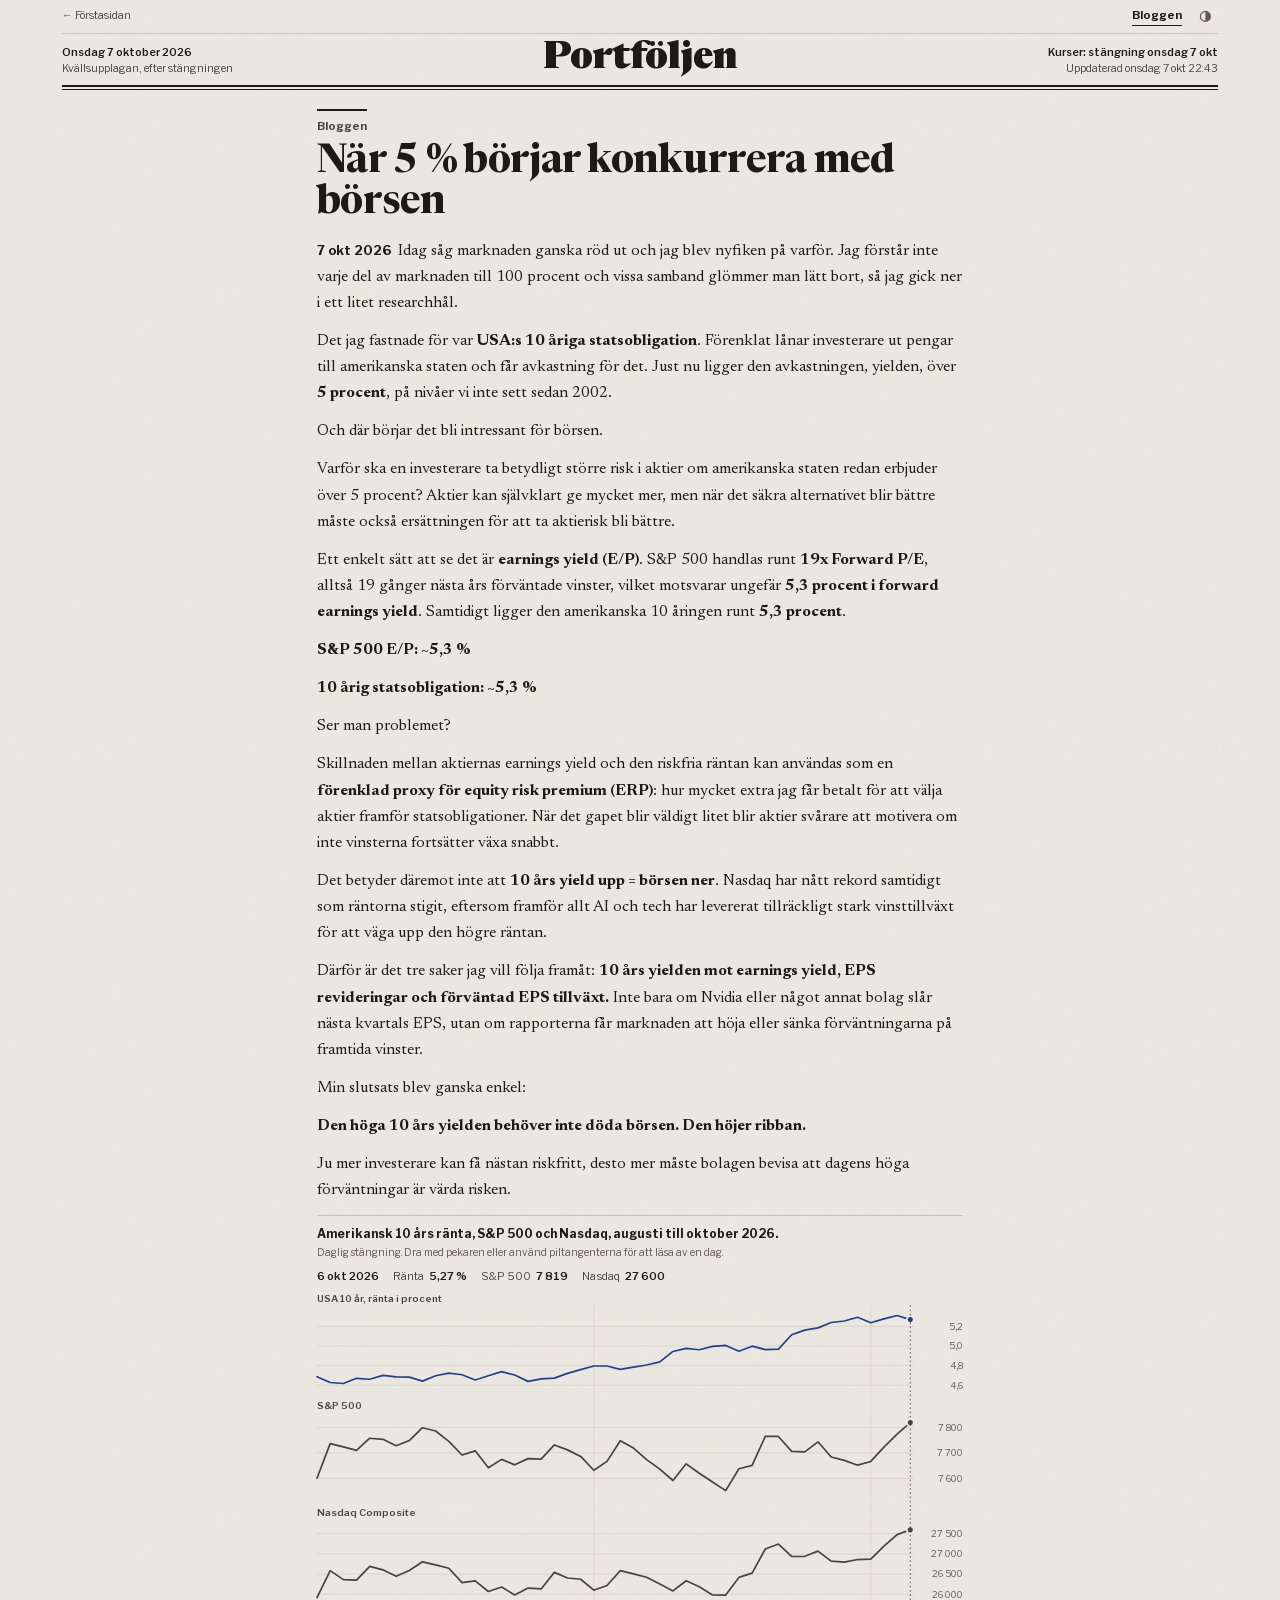
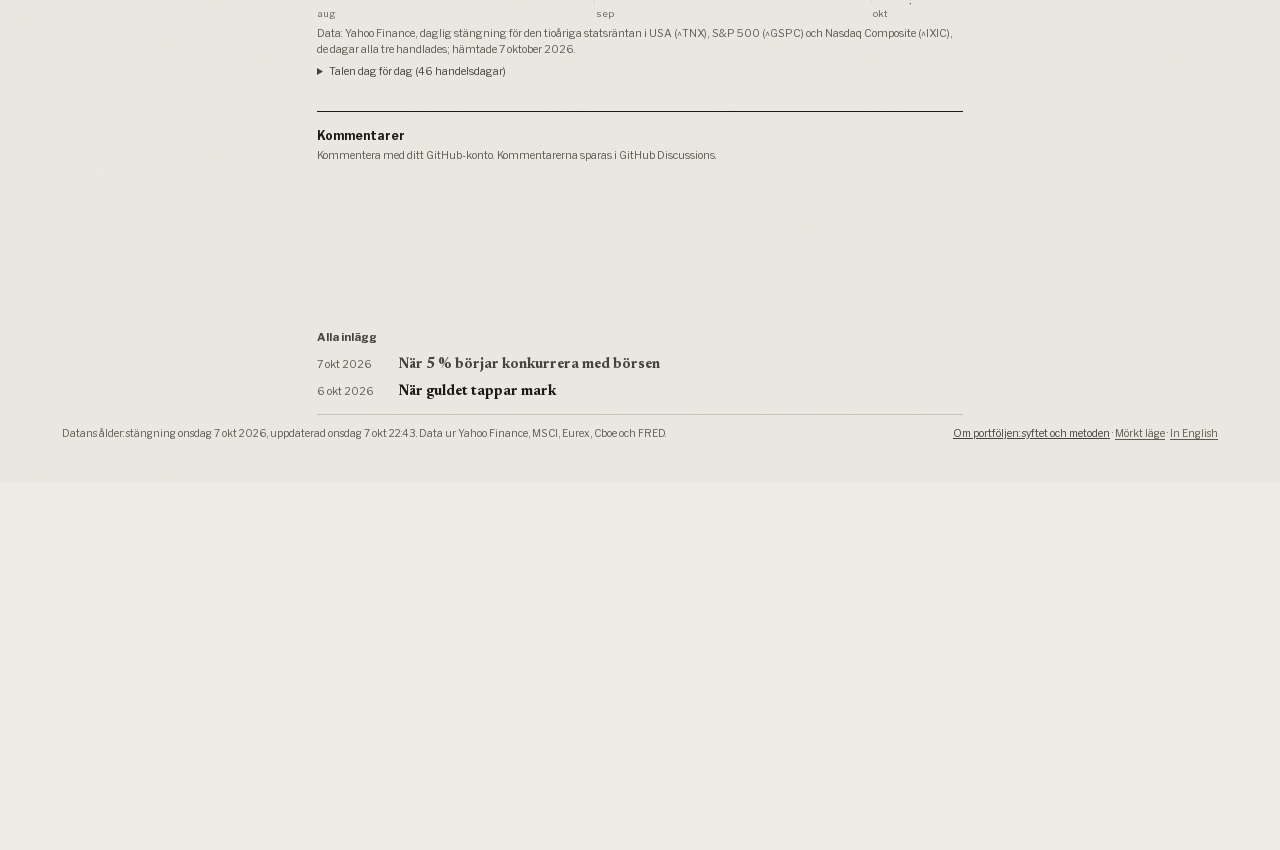
==== commit c5e9fa5f: "Kommentarer på inläggssidorna (giscus, GitHub Discussions i portfolj-nu/kommentarer) giscus.js ligge" ====
--- a/inlagg-nar-5-procent-konkurrerar-med-borsen.html
+++ b/inlagg-nar-5-procent-konkurrerar-med-borsen.html
@@ -2,7 +2,7 @@
 <html lang="sv" data-upplaga="morgon" data-tema="ljus">
 <head>
 <meta charset="utf-8">
-<meta http-equiv="Content-Security-Policy" content="default-src 'none'; script-src 'self' 'sha256-yNNZuoKzsgXsuVcPRx/MwLX3IZPMnF91Gwi0AlOd+pw='; style-src 'self' 'unsafe-inline'; font-src 'self'; img-src 'self' data:; base-uri 'none'; form-action 'none'; object-src 'none'">
+<meta http-equiv="Content-Security-Policy" content="default-src 'none'; script-src 'self' 'sha256-yNNZuoKzsgXsuVcPRx/MwLX3IZPMnF91Gwi0AlOd+pw='; style-src 'self' 'unsafe-inline'; font-src 'self'; img-src 'self' data:; base-uri 'none'; form-action 'none'; object-src 'none'; frame-src https://giscus.app">
 <meta name="referrer" content="no-referrer">
 <link rel="canonical" href="https://portfolj.nu/inlagg-nar-5-procent-konkurrerar-med-borsen.html">
 <meta property="og:site_name" content="Portföljen">
--- a/fonts/fonts.css
+++ b/fonts/fonts.css
@@ -1,4 +1,4 @@
-/* Libre Franklin och Newsreader, SIL Open Font License 1.1 (OFL-*.txt i den här mappen). Hämtade från Google Fonts 2026-10-07 och serverade härifrån. */
+/* Libre Franklin och Newsreader, SIL Open Font License 1.1 (OFL-*.txt i den här mappen). Hämtade från Google Fonts 2026-10-08 och serverade härifrån. */
 /* cyrillic-ext */
 @font-face {
   font-family: 'Libre Franklin';
--- a/inlagg.css
+++ b/inlagg.css
@@ -33,6 +33,12 @@
 .inl-arkiv a { font-family: var(--serif); font-size: 17px; font-weight: 700; color: var(--ink); text-decoration: none; }
 .inl-arkiv a:hover { text-decoration: underline; }
 .inl-arkiv a[aria-current] { color: var(--ink-2); }
+/* kommentarerna (2026-10-08): giscus-ramen från giscus.app; dessa rader ersätter giscus egen default.css */
+.inl-kommentarer { max-width: 760px; margin: 0 auto; padding: 18px 0 8px; border-top: 1px solid var(--ink); }
+.inl-kommentarer h2 { font-family: var(--sans); font-size: 14px; font-weight: 700; margin: 0 0 2px; }
+.inl-kom-not { font-family: var(--sans); font-size: 12.5px; color: var(--ink-3); margin: 0 0 10px; }
+.giscus, .giscus-frame { width: 100%; min-height: 150px; }
+.giscus-frame { border: none; color-scheme: normal; }
 .inl-topp-cta { font-family: var(--sans); font-size: 13px; font-weight: 700; color: var(--ink); white-space: nowrap; border-bottom: 2px solid var(--ink); }
 .inl-topp a:hover .inl-topp-cta { border-bottom-color: transparent; }
 .inl-innehav { font-size: 16px; margin: 0 0 6px; }
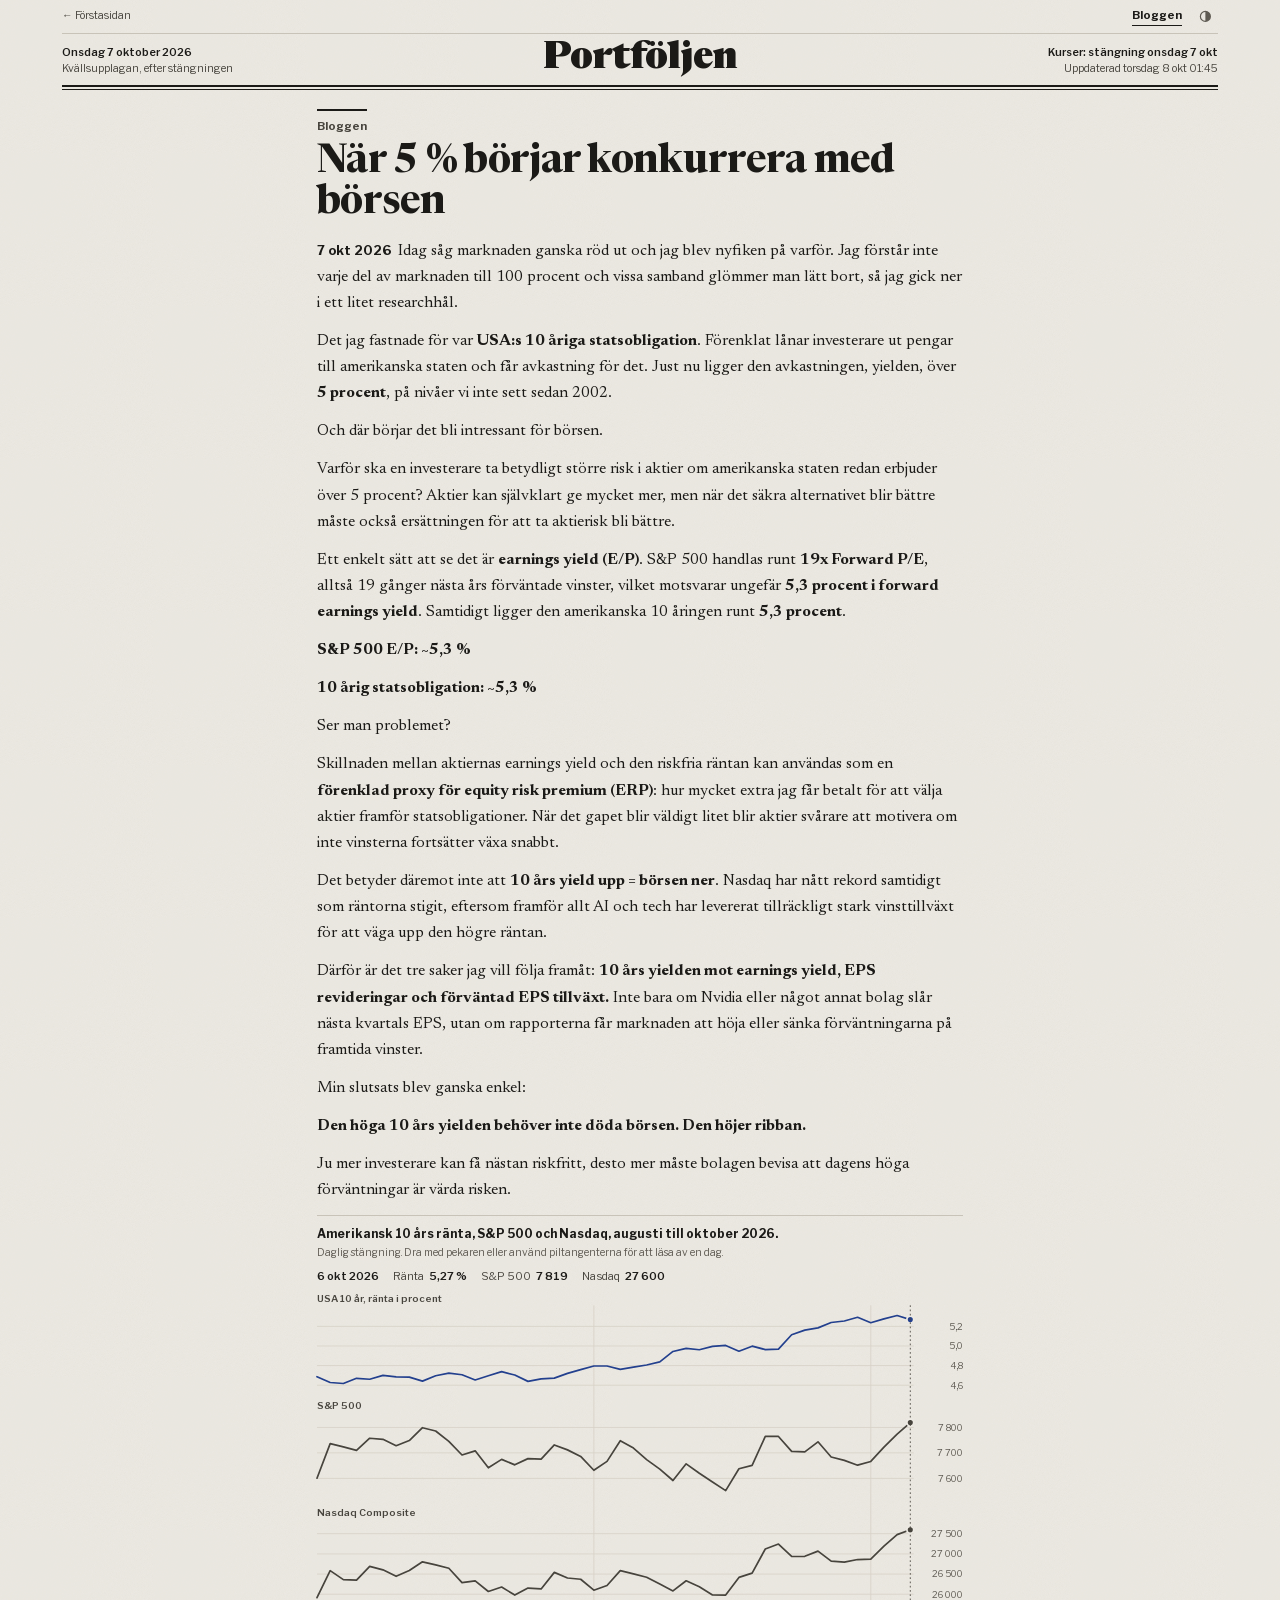
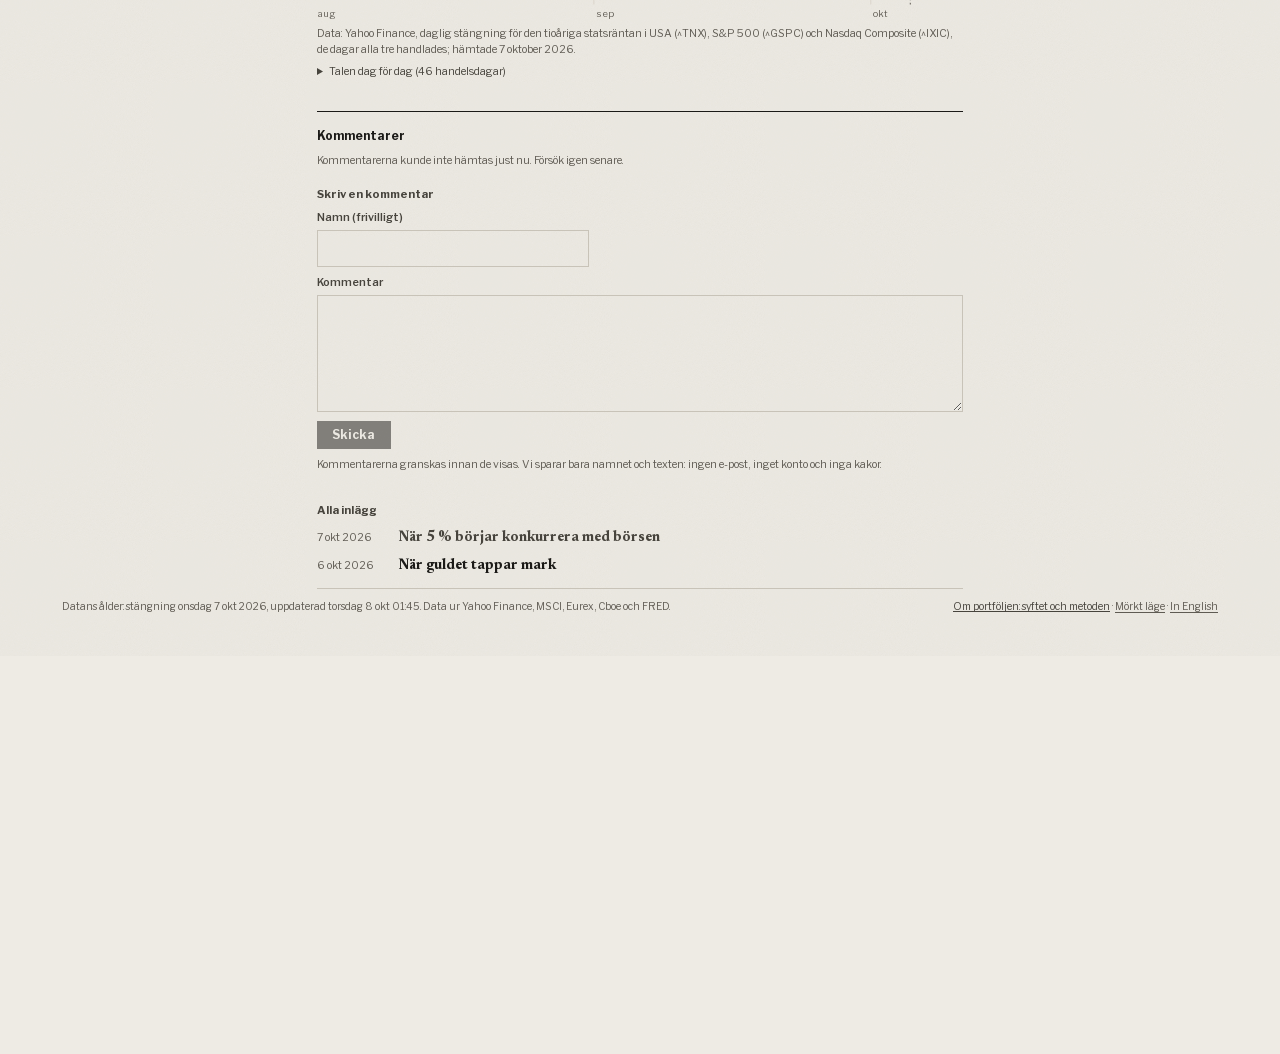
==== commit 3f0f782c: "Kommentarer utan konto, text för sökrobotar utan JavaScript, flöde, llms.txt och strukturerad data C" ====
--- a/inlagg-nar-5-procent-konkurrerar-med-borsen.html
+++ b/inlagg-nar-5-procent-konkurrerar-med-borsen.html
@@ -2,17 +2,21 @@
 <html lang="sv" data-upplaga="morgon" data-tema="ljus">
 <head>
 <meta charset="utf-8">
-<meta http-equiv="Content-Security-Policy" content="default-src 'none'; script-src 'self' 'sha256-yNNZuoKzsgXsuVcPRx/MwLX3IZPMnF91Gwi0AlOd+pw='; style-src 'self' 'unsafe-inline'; font-src 'self'; img-src 'self' data:; base-uri 'none'; form-action 'none'; object-src 'none'; frame-src https://giscus.app">
+<meta http-equiv="Content-Security-Policy" content="default-src 'none'; script-src 'self' 'sha256-Fl0DEJN8tdNGXpZ9pu4z+WFPRcOswJJM2GJCQHwkay4=' 'sha256-yNNZuoKzsgXsuVcPRx/MwLX3IZPMnF91Gwi0AlOd+pw='; style-src 'self' 'unsafe-inline'; font-src 'self'; img-src 'self' data:; base-uri 'none'; form-action 'none'; object-src 'none'; connect-src https://dknavdczztzzbdmtzhot.supabase.co">
 <meta name="referrer" content="no-referrer">
 <link rel="canonical" href="https://portfolj.nu/inlagg-nar-5-procent-konkurrerar-med-borsen.html">
+<meta name="robots" content="max-snippet:-1, max-image-preview:large">
 <meta property="og:site_name" content="Portföljen">
 <meta property="og:locale" content="sv_SE">
 <meta property="og:type" content="article">
 <meta property="og:url" content="https://portfolj.nu/inlagg-nar-5-procent-konkurrerar-med-borsen.html">
 <meta property="og:title" content="När 5 % börjar konkurrera med börsen · Bloggen · Portföljen">
 <meta property="og:description" content="Idag såg marknaden ganska röd ut och jag blev nyfiken på varför. Jag förstår inte varje del av marknaden till 100 procent och vissa samband glömmer man lätt …">
+<link rel="alternate" type="application/atom+xml" title="Portföljen: bloggen" href="https://portfolj.nu/feed.xml">
 <meta property="article:published_time" content="2026-10-07">
-<script type="application/ld+json">{"@context": "https://schema.org", "@type": "BlogPosting", "headline": "När 5 % börjar konkurrera med börsen", "description": "Idag såg marknaden ganska röd ut och jag blev nyfiken på varför. Jag förstår inte varje del av marknaden till 100 procent och vissa samband glömmer man lätt …", "inLanguage": "sv", "datePublished": "2026-10-07", "dateModified": "2026-10-07", "url": "https://portfolj.nu/inlagg-nar-5-procent-konkurrerar-med-borsen.html", "mainEntityOfPage": "https://portfolj.nu/inlagg-nar-5-procent-konkurrerar-med-borsen.html", "author": {"@type": "Organization", "name": "Portföljen", "url": "https://portfolj.nu/"}, "publisher": {"@type": "Organization", "name": "Portföljen", "url": "https://portfolj.nu/"}}</script>
+<script type="application/ld+json">{"@context": "https://schema.org", "@type": "BlogPosting", "headline": "När 5 % börjar konkurrera med börsen", "description": "Idag såg marknaden ganska röd ut och jag blev nyfiken på varför. Jag förstår inte varje del av marknaden till 100 procent och vissa samband glömmer man lätt …", "inLanguage": "sv", "datePublished": "2026-10-07", "dateModified": "2026-10-07", "url": "https://portfolj.nu/inlagg-nar-5-procent-konkurrerar-med-borsen.html", "mainEntityOfPage": "https://portfolj.nu/inlagg-nar-5-procent-konkurrerar-med-borsen.html", "author": {"@type": "Organization", "name": "Portföljen", "url": "https://portfolj.nu/"}, "publisher": {"@type": "Organization", "name": "Portföljen", "url": "https://portfolj.nu/"}, "isPartOf": {"@type": "Blog", "name": "Bloggen · Portföljen", "url": "https://portfolj.nu/inlagg.html"}}</script>
+<script type="application/ld+json">{"@context": "https://schema.org", "@type": "BreadcrumbList", "itemListElement": [{"@type": "ListItem", "position": 1, "name": "Portföljen", "item": "https://portfolj.nu/"}, {"@type": "ListItem", "position": 2, "name": "Bloggen", "item": "https://portfolj.nu/inlagg.html"}, {"@type": "ListItem", "position": 3, "name": "När 5 % börjar konkurrera med börsen", "item": "https://portfolj.nu/inlagg-nar-5-procent-konkurrerar-med-borsen.html"}]}</script>
+<script>document.documentElement.classList.add('har-js')</script>
 <meta name="viewport" content="width=device-width, initial-scale=1">
 <title>När 5 % börjar konkurrera med börsen · Bloggen · Portföljen</title>
 <meta name="description" content="Idag såg marknaden ganska röd ut och jag blev nyfiken på varför. Jag förstår inte varje del av marknaden till 100 procent och vissa samband glömmer man lätt …">
--- a/tidning.css
+++ b/tidning.css
@@ -496,3 +496,11 @@
   .topbar:has(.inst-knapp) .tag{flex:1 1 auto;flex-basis:auto}
   .topbar:has(.inst-knapp) .ctrls{justify-content:flex-end}
 }
+/* Förhandstexten (2026-10-08): sidornas text i HTML för sökrobotar som inte kör JavaScript (bygget skriver in den).
+   Läsaren med JavaScript ser aldrig den: klassen har-js sätts i huvudet före första målningen. */
+html.har-js .forhand { display: none; }
+.forhand { max-width: 760px; margin: 0 auto; padding: 20px 16px 28px; }
+.forhand h1 { font-family: var(--serif); font-size: 34px; line-height: 1.1; margin: 0 0 12px; }
+.forhand h2 { font-family: var(--sans); font-size: 16px; margin: 22px 0 6px; }
+.forhand h3 { font-family: var(--sans); font-size: 14px; margin: 16px 0 4px; }
+.forhand p, .forhand li { font-size: 17px; line-height: 1.55; }
--- a/inlagg.css
+++ b/inlagg.css
@@ -33,12 +33,38 @@
 .inl-arkiv a { font-family: var(--serif); font-size: 17px; font-weight: 700; color: var(--ink); text-decoration: none; }
 .inl-arkiv a:hover { text-decoration: underline; }
 .inl-arkiv a[aria-current] { color: var(--ink-2); }
-/* kommentarerna (2026-10-08): giscus-ramen från giscus.app; dessa rader ersätter giscus egen default.css */
+/* kommentarerna (2026-10-08): utan konto, granskade innan de visas; texten radbryts som den skrevs */
 .inl-kommentarer { max-width: 760px; margin: 0 auto; padding: 18px 0 8px; border-top: 1px solid var(--ink); }
-.inl-kommentarer h2 { font-family: var(--sans); font-size: 14px; font-weight: 700; margin: 0 0 2px; }
-.inl-kom-not { font-family: var(--sans); font-size: 12.5px; color: var(--ink-3); margin: 0 0 10px; }
-.giscus, .giscus-frame { width: 100%; min-height: 150px; }
-.giscus-frame { border: none; color-scheme: normal; }
+.inl-kommentarer h2 { font-family: var(--sans); font-size: 14px; font-weight: 700; margin: 0 0 8px; }
+.inl-kommentarer h3 { font-family: var(--sans); font-size: 13px; font-weight: 700; color: var(--ink-2); margin: 20px 0 8px; }
+.inl-kom-lista ol { list-style: none; margin: 0; padding: 0; }
+.inl-kom-lista li { border-top: 1px solid var(--hair); padding: 10px 0; }
+.inl-kom-lista li b { font-family: var(--sans); font-size: 14px; }
+.inl-kom-lista li time { font-family: var(--sans); font-size: 12.5px; color: var(--ink-3); margin-left: 8px; }
+.inl-kom-lista li p { font-size: 17px; line-height: 1.55; margin: 4px 0 0; white-space: pre-line; overflow-wrap: anywhere; }
+.inl-kom-tom, .inl-kom-not { font-family: var(--sans); font-size: 12.5px; color: var(--ink-3); margin: 0 0 10px; }
+.inl-kom-falt { display: flex; flex-direction: column; gap: 4px; margin: 0 0 10px; }
+.inl-kom-falt label { font-family: var(--sans); font-size: 12.5px; font-weight: 600; color: var(--ink-2); }
+.inl-kom-falt input, .inl-kom-falt textarea { font: inherit; font-size: 16px; color: var(--ink); background: transparent; border: 1px solid var(--hair); border-radius: 0; padding: 8px 10px; max-width: 100%; box-sizing: border-box; }
+.inl-kom-falt input { width: 320px; }
+.inl-kom-falt textarea { width: 100%; min-height: 110px; line-height: 1.5; resize: vertical; }
+.inl-kom-falt input:focus-visible, .inl-kom-falt textarea:focus-visible { outline: 2px solid var(--ink); outline-offset: 1px; }
+.inl-kom-skicka { display: flex; flex-wrap: wrap; align-items: baseline; gap: 6px 14px; margin: 0 0 10px; }
+.inl-kom-skicka button { font-family: var(--sans); font-size: 14px; font-weight: 700; color: var(--paper); background: var(--ink); border: 0; padding: 8px 18px; cursor: pointer; }
+.inl-kom-skicka button:disabled { opacity: .5; cursor: default; }
+.inl-kom-status { font-family: var(--sans); font-size: 13px; color: var(--ink-2); margin: 0; }
+.inl-kom-falla { position: absolute; left: -9999px; width: 1px; height: 1px; overflow: hidden; }
+/* granskningssidan (2026-10-08): ägarens länk från Telegram, inte för sökmotorer */
+.granska { max-width: 640px; margin: 0 auto; padding: 28px 16px; }
+.granska .nameplate { font-family: var(--serif); font-size: 34px; font-weight: 700; margin: 0 0 14px; }
+.granska h1 { font-family: var(--sans); font-size: 16px; margin: 0 0 8px; }
+.granska #status { font-family: var(--sans); font-size: 14px; color: var(--ink-2); }
+.granska-meta { font-family: var(--sans); font-size: 13px; color: var(--ink-2); margin: 14px 0 6px; }
+.granska #text { font-size: 18px; line-height: 1.55; white-space: pre-line; overflow-wrap: anywhere; border-left: 3px solid var(--ink); padding-left: 12px; margin: 0 0 16px; }
+.granska #knappar button { font-family: var(--sans); font-size: 15px; font-weight: 700; color: #fff; border: 0; padding: 11px 20px; margin: 0 8px 8px 0; cursor: pointer; }
+.granska #publicera { background: var(--pos); }
+.granska #tabort { background: var(--neg); }
+.granska #knappar button:disabled { opacity: .5; cursor: default; }
 .inl-topp-cta { font-family: var(--sans); font-size: 13px; font-weight: 700; color: var(--ink); white-space: nowrap; border-bottom: 2px solid var(--ink); }
 .inl-topp a:hover .inl-topp-cta { border-bottom-color: transparent; }
 .inl-innehav { font-size: 16px; margin: 0 0 6px; }
